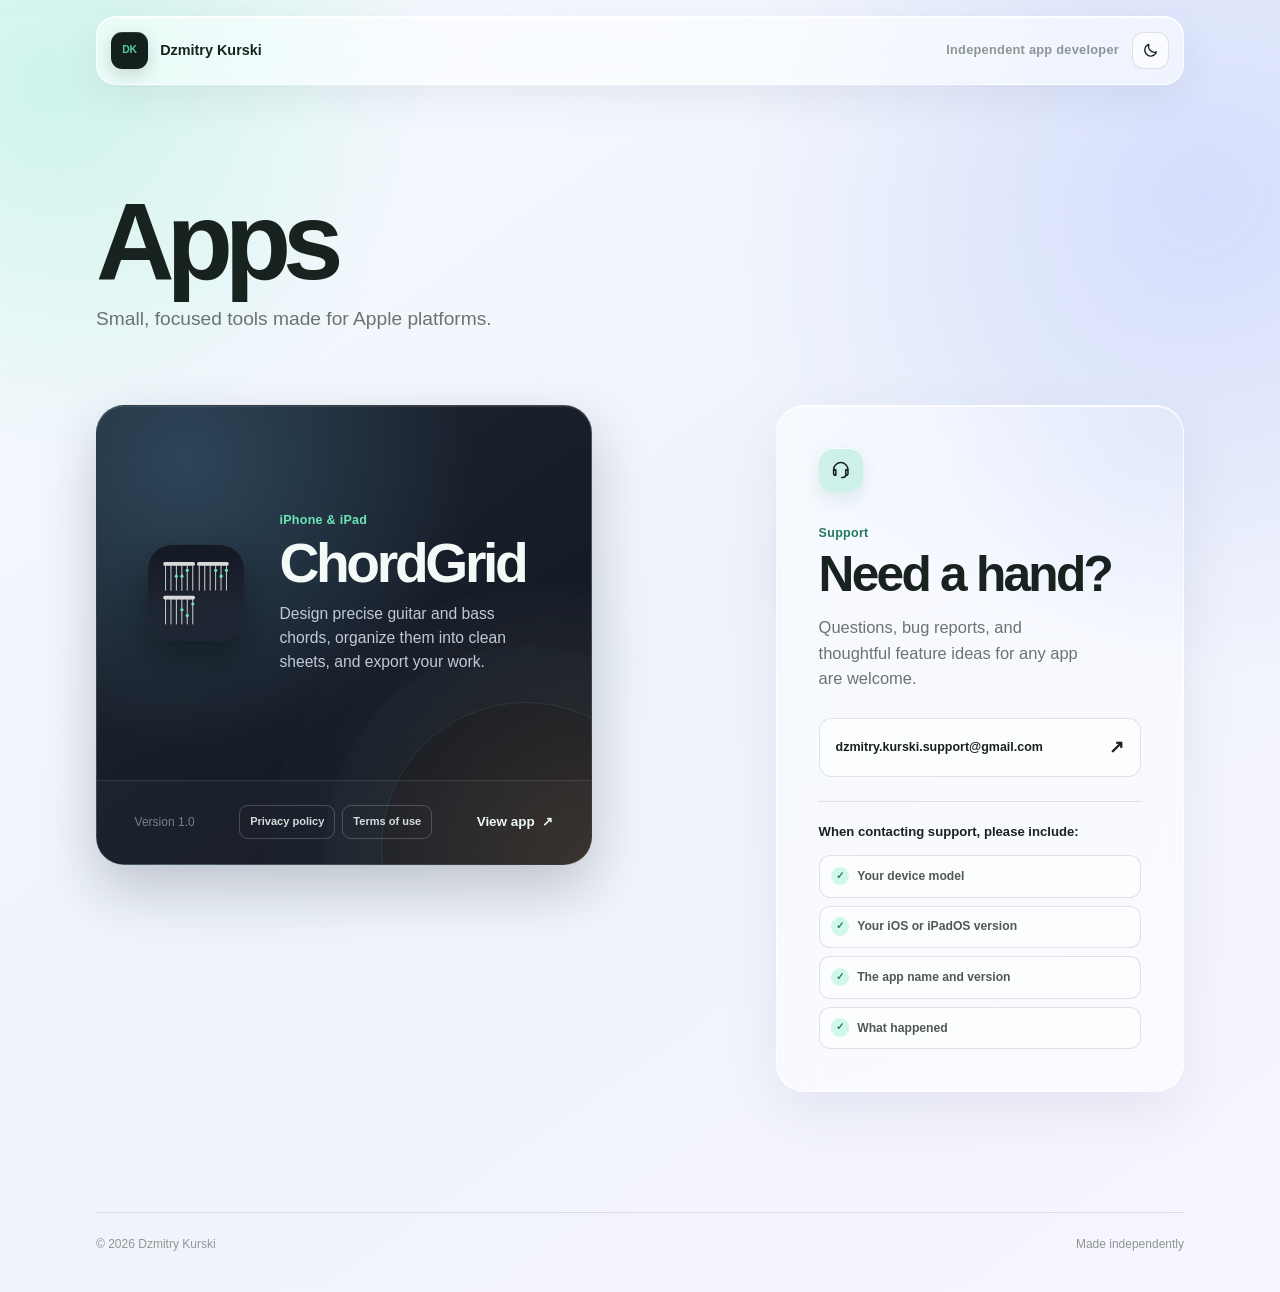
==== index.html @ 94e4a328 "fix: remove ChordGrid favicon from site pages" ====
<!doctype html>
<html lang="en">
  <head>
    <meta charset="UTF-8" />
    <meta name="viewport" content="width=device-width, initial-scale=1.0" />
    <meta name="description" content="ChordGrid is a focused guitar and bass chord diagram and sheet builder for iPhone and iPad." />
    <meta name="theme-color" content="#eef3fb" />
    <meta property="og:title" content="Dzmitry Kurski — Independent app developer" />
    <meta property="og:description" content="Design precise guitar and bass chords, organize clean sheets, and export your work with ChordGrid." />
    <meta property="og:type" content="website" />
    <title>Dzmitry Kurski — Independent app developer</title>
    <script>try{if(localStorage.getItem("theme")==="dark"){document.documentElement.dataset.theme="dark";document.querySelector('meta[name="theme-color"]').content="#10161f"}}catch(e){}</script>
    <link rel="stylesheet" href="styles.css" />
  </head>
  <body>
    <header class="site-header">
      <a class="brand" href="index.html" aria-label="Home">
        <span class="brand-monogram" aria-hidden="true">DK</span>
        <span>Dzmitry Kurski</span>
      </a>
      <div class="header-actions">
        <p>Independent app developer</p>
        <button class="theme-toggle" type="button" aria-label="Switch to dark theme" title="Switch to dark theme">
          <svg class="theme-icon-moon" viewBox="0 0 24 24" aria-hidden="true"><path d="M20.5 14.2A8.5 8.5 0 0 1 9.8 3.5 8.5 8.5 0 1 0 20.5 14.2Z" /></svg>
          <svg class="theme-icon-sun" viewBox="0 0 24 24" aria-hidden="true"><circle cx="12" cy="12" r="3.5" /><path d="M12 2v2M12 20v2M4.9 4.9l1.4 1.4M17.7 17.7l1.4 1.4M2 12h2M20 12h2M4.9 19.1l1.4-1.4M17.7 6.3l1.4-1.4" /></svg>
        </button>
      </div>
    </header>

    <main id="main">
      <section class="apps-section" aria-labelledby="apps-title">
        <div class="section-intro">
          <h1 id="apps-title">Apps</h1>
          <p>Small, focused tools made for Apple platforms.</p>
        </div>

        <div class="home-grid">
          <article class="app-card">
            <div class="app-card-content">
              <img class="app-icon" src="assets/ChordGrid/chordgrid-icon.svg" alt="ChordGrid app icon" width="96" height="96" />
              <div class="app-copy">
                <p class="platform">iPhone &amp; iPad</p>
                <h2>ChordGrid</h2>
                <p>Design precise guitar and bass chords, organize them into clean sheets, and export your work.</p>
              </div>
            </div>
            <div class="app-card-bottom">
              <span class="app-version">Version 1.0</span>
              <div class="card-legal" aria-label="ChordGrid legal information">
                <a href="privacy.html">Privacy policy</a>
                <a href="terms.html">Terms of use</a>
              </div>
              <a class="details-link" href="chordgrid.html">View app <span aria-hidden="true">↗</span></a>
            </div>
          </article>

          <aside class="support" aria-labelledby="support-title">
            <div class="support-icon" aria-hidden="true">
              <svg viewBox="0 0 24 24" role="presentation">
                <path d="M4 13v-1a8 8 0 0 1 16 0v1M6.5 18H6a2 2 0 0 1-2-2v-2a2 2 0 0 1 2-2h.5v6Zm11 0h.5a2 2 0 0 0 2-2v-2a2 2 0 0 0-2-2h-.5v6Zm0 0c0 1.5-1.5 2.5-3.5 2.5h-1" />
              </svg>
            </div>
            <p class="eyebrow">Support</p>
            <h2 id="support-title">Need a hand?</h2>
            <p class="support-copy">Questions, bug reports, and thoughtful feature ideas for any app are welcome.</p>
            <a class="email-link" href="mailto:dzmitry.kurski.support@gmail.com">
              <span>dzmitry.kurski.support@gmail.com</span>
              <span aria-hidden="true">↗</span>
            </a>
            <div class="support-details">
              <h3>When contacting support, please include:</h3>
              <ul class="support-list">
                <li>Your device model</li>
                <li>Your iOS or iPadOS version</li>
                <li>The app name and version</li>
                <li>What happened</li>
              </ul>
            </div>
          </aside>
        </div>
      </section>
    </main>

    <footer>
      <span>© <span id="year"></span> Dzmitry Kurski</span>
      <span>Made independently</span>
    </footer>

    <script src="script.js"></script>
  </body>
</html>
---- styles.css ----
:root {
  --page: min(68rem, calc(100% - 3rem));
  --canvas: #eef3fb;
  --page-background:
    radial-gradient(circle at 4% 5%, rgba(111, 231, 187, 0.3), transparent 24rem),
    radial-gradient(circle at 94% 14%, rgba(129, 151, 255, 0.24), transparent 30rem),
    linear-gradient(145deg, #f8fbff 0%, #eef3fb 50%, #f8f5ff 100%);
  --ink: #18221f;
  --muted: #69746f;
  --soft: #8d9692;
  --accent: #58c99d;
  --accent-dark: #237a5b;
  --night: #14201d;
  --line: rgba(24, 34, 31, 0.12);
  --paper: #f3f5f2;
  --glass-border: rgba(255,255,255,.76);
  --glass-background: rgba(255,255,255,.56);
  --glass-highlight: rgba(255,255,255,.92);
  --glass-shadow: rgba(66,79,112,.09);
  --panel-background: rgba(255,255,255,.5);
  --control-background: rgba(255,255,255,.62);
  --control-highlight: rgba(255,255,255,.88);
  --list-background: rgba(255,255,255,.56);
  --list-ink: #4e5a55;
  --support-glow: rgba(138,158,226,.13);
  --icon-background: rgba(104,220,178,.28);
  --icon-shadow: rgba(45,110,83,.12);
  --noise-opacity: .08;
  --rounded: "Avenir Next", ui-rounded, "SF Pro Rounded", -apple-system, BlinkMacSystemFont, sans-serif;
  --ease: cubic-bezier(0.2, 0.8, 0.2, 1);
  color-scheme: light;
}

:root[data-theme="dark"] {
  --canvas: #10161f;
  --page-background:
    radial-gradient(circle at 4% 5%, rgba(52, 153, 117, .16), transparent 25rem),
    radial-gradient(circle at 94% 14%, rgba(77, 95, 172, .18), transparent 31rem),
    linear-gradient(145deg, #121a22 0%, #111722 52%, #171623 100%);
  --ink: #f1f6f3;
  --muted: #abb7b2;
  --soft: #87948f;
  --accent: #6be6b8;
  --accent-dark: #81e8c2;
  --night: #0c1317;
  --line: rgba(230, 240, 236, .13);
  --paper: #10161f;
  --glass-border: rgba(255,255,255,.11);
  --glass-background: rgba(20,27,35,.68);
  --glass-highlight: rgba(255,255,255,.08);
  --glass-shadow: rgba(0,0,0,.24);
  --panel-background: rgba(20,27,35,.6);
  --control-background: rgba(255,255,255,.055);
  --control-highlight: rgba(255,255,255,.075);
  --list-background: rgba(255,255,255,.045);
  --list-ink: #b8c3be;
  --support-glow: rgba(100,120,211,.12);
  --icon-background: rgba(104,220,178,.16);
  --icon-shadow: rgba(0,0,0,.18);
  --noise-opacity: .055;
  color-scheme: dark;
}

* { box-sizing: border-box; }

html {
  min-height: 100%;
  scroll-behavior: smooth;
  background-color: var(--canvas);
  background-image: var(--page-background);
}

body {
  min-height: 100dvh;
  margin: 0;
  color: var(--ink);
  background-color: var(--canvas);
  background-image: var(--page-background);
  font-family: var(--rounded);
  font-size: 1rem;
  line-height: 1.55;
  -webkit-font-smoothing: antialiased;
}

body::before {
  position: fixed;
  inset: 0;
  z-index: -1;
  pointer-events: none;
  content: "";
  opacity: var(--noise-opacity);
  background-image: url("data:image/svg+xml,%3Csvg viewBox='0 0 160 160' xmlns='http://www.w3.org/2000/svg'%3E%3Cfilter id='n'%3E%3CfeTurbulence type='fractalNoise' baseFrequency='.9' numOctaves='3' stitchTiles='stitch'/%3E%3C/filter%3E%3Crect width='100%25' height='100%25' filter='url(%23n)' opacity='.22'/%3E%3C/svg%3E");
}

a { color: var(--accent-dark); }
h1, h2, h3, p { margin-top: 0; }

.site-header,
main,
footer {
  width: var(--page);
  margin-inline: auto;
}

.site-header {
  position: sticky;
  top: 1rem;
  z-index: 10;
  display: flex;
  justify-content: space-between;
  align-items: center;
  min-height: 4.3rem;
  margin-top: 1rem;
  padding: 0.75rem 0.85rem;
  border: 1px solid var(--glass-border);
  border-radius: 1.25rem;
  background: var(--glass-background);
  box-shadow: inset 0 1px 0 var(--glass-highlight), 0 .8rem 2.5rem var(--glass-shadow);
  backdrop-filter: blur(22px) saturate(150%);
}

.header-actions {
  display: flex;
  gap: .8rem;
  align-items: center;
}

.header-actions > p {
  margin: 0;
  color: var(--soft);
  font-size: 0.8rem;
  font-weight: 600;
  letter-spacing: 0.02em;
}

.theme-toggle {
  position: relative;
  display: grid;
  place-items: center;
  width: 2.35rem;
  height: 2.35rem;
  padding: 0;
  border: 1px solid var(--line);
  border-radius: .72rem;
  color: var(--ink);
  background: var(--control-background);
  box-shadow: inset 0 1px 0 var(--control-highlight);
  cursor: pointer;
  transition: color 180ms ease, border-color 180ms ease, background 180ms ease, transform 180ms ease;
}

.theme-toggle:hover { border-color: var(--accent-dark); color: var(--accent-dark); transform: translateY(-1px); }
.theme-toggle svg { position: absolute; width: 1.05rem; height: 1.05rem; fill: none; stroke: currentColor; stroke-width: 1.8; stroke-linecap: round; stroke-linejoin: round; transition: opacity 180ms ease, transform 260ms var(--ease); }
.theme-icon-moon { opacity: 1; transform: rotate(0) scale(1); }
.theme-icon-sun { opacity: 0; transform: rotate(-45deg) scale(.7); }
:root[data-theme="dark"] .theme-icon-moon { opacity: 0; transform: rotate(45deg) scale(.7); }
:root[data-theme="dark"] .theme-icon-sun { opacity: 1; transform: rotate(0) scale(1); }

.brand {
  display: inline-flex;
  gap: 0.75rem;
  align-items: center;
  color: var(--ink);
  font-size: 0.9rem;
  font-weight: 700;
  text-decoration: none;
}

.brand-monogram {
  display: grid;
  place-items: center;
  width: 2.35rem;
  height: 2.35rem;
  border-radius: 0.7rem;
  color: var(--accent);
  background: var(--night);
  box-shadow: inset 0 1px 0 rgba(255,255,255,.12), 0 0.35rem 1rem rgba(20,32,29,.16);
  font-size: 0.65rem;
  letter-spacing: -0.03em;
}

.apps-section { padding: clamp(4.5rem, 9vw, 6.75rem) 0 clamp(5rem, 10vw, 7.5rem); }

.section-intro {
  max-width: 35rem;
  margin-bottom: clamp(2.75rem, 6vw, 4.5rem);
}

.section-intro h1,
.legal-header h1,
.product-hero h1 {
  margin-bottom: 0.8rem;
  font-size: clamp(3.7rem, 9vw, 6.8rem);
  font-weight: 700;
  letter-spacing: -0.075em;
  line-height: 0.9;
  text-wrap: balance;
}

.section-intro p {
  margin-bottom: 0;
  color: var(--muted);
  font-size: clamp(1.05rem, 2vw, 1.2rem);
  font-weight: 500;
}

.home-grid {
  display: grid;
  grid-template-columns: minmax(0, 31rem) minmax(18rem, 25.5rem);
  gap: clamp(1.5rem, 4vw, 3rem);
  align-items: start;
  justify-content: space-between;
}

.app-card {
  position: relative;
  width: 100%;
  max-width: 31rem;
  min-height: 0;
  aspect-ratio: 1.08 / 1;
  overflow: hidden;
  border: 1px solid rgba(255,255,255,.13);
  border-radius: 1.75rem;
  color: #f4faf7;
  background:
    radial-gradient(circle at var(--spot-x, 18%) var(--spot-y, 12%), rgba(48,77,97,.82), transparent 18rem),
    radial-gradient(circle at 100% 100%, rgba(82,64,46,.54), transparent 18rem),
    linear-gradient(145deg, #1f2633 0%, #141a24 72%);
  box-shadow: 0 1.5rem 3.5rem rgba(20,26,36,.22), inset 0 1px 0 rgba(255,255,255,.1);
  transition: transform 300ms var(--ease), box-shadow 300ms var(--ease);
}

.app-card::after {
  position: absolute;
  right: -5rem;
  bottom: -8rem;
  width: 18rem;
  height: 18rem;
  border: 1px solid rgba(107,230,184,.12);
  border-radius: 50%;
  content: "";
  box-shadow: 0 0 0 3.5rem rgba(48,77,97,.08), 0 0 0 7rem rgba(48,77,97,.04);
  pointer-events: none;
}

.app-card:hover {
  transform: translateY(-4px);
  box-shadow: 0 2rem 4.5rem rgba(20,26,36,.3), inset 0 1px 0 rgba(255,255,255,.12);
}

.app-card-content {
  position: relative;
  z-index: 1;
  display: grid;
  grid-template-columns: 6rem minmax(0, 1fr);
  gap: clamp(1.4rem, 4vw, 2.2rem);
  align-items: center;
  min-height: calc(100% - 5.25rem);
  padding: clamp(2rem, 5vw, 3.2rem);
}

.app-icon {
  width: 6rem;
  height: 6rem;
  border-radius: 1.45rem;
  box-shadow: inset 0 1px 0 rgba(255,255,255,.2), 0 1rem 2rem rgba(4,10,8,.4);
  transition: transform 350ms var(--ease);
}

.app-card:hover .app-icon { transform: rotate(-1.5deg) scale(1.025); }

.platform,
.eyebrow {
  margin-bottom: 0.35rem;
  color: var(--accent);
  font-size: 0.78rem;
  font-weight: 700;
  letter-spacing: 0.025em;
}

.app-card .platform { color: #6be6b8; }

.app-copy h2 {
  margin-bottom: 0.65rem;
  font-size: clamp(2.2rem, 5vw, 3.45rem);
  font-weight: 650;
  letter-spacing: -0.06em;
  line-height: 1;
}

.app-copy > p:last-child {
  max-width: 35ch;
  margin-bottom: 0;
  color: #c2c9d6;
  font-size: 0.98rem;
  font-weight: 500;
  line-height: 1.55;
  text-wrap: pretty;
}

.app-card-bottom {
  position: relative;
  z-index: 1;
  display: flex;
  justify-content: space-between;
  gap: 1.25rem;
  align-items: center;
  min-height: 5.25rem;
  padding: .85rem clamp(1.5rem, 4vw, 2.35rem);
  border-top: 1px solid rgba(255,255,255,.1);
  background: rgba(255,255,255,.025);
}

.app-version {
  color: rgba(235,245,240,.45);
  font-size: 0.75rem;
}

.card-legal {
  display: flex;
  gap: .45rem;
  align-items: center;
}

.card-legal a {
  padding: .48rem .62rem;
  border: 1px solid rgba(255,255,255,.2);
  border-radius: .55rem;
  color: rgba(245,250,248,.86);
  font-size: .69rem;
  font-weight: 650;
  text-decoration: none;
  transition: color 180ms ease, border-color 180ms ease, background 180ms ease;
}

.card-legal a:hover {
  border-color: #6be6b8;
  color: #141a24;
  background: #6be6b8;
}

.details-link {
  flex: 0 0 auto;
  color: #ecf8f3;
  font-size: 0.84rem;
  font-weight: 700;
  text-decoration: none;
  transition: color 180ms ease, transform 180ms ease;
}

.details-link span { display: inline-block; margin-left: 0.25rem; transition: transform 180ms ease; }
.details-link:hover { color: #6be6b8; }
.details-link:hover span { transform: translate(2px, -2px); }

.support {
  position: relative;
  max-width: 28rem;
  min-height: 34rem;
  padding: clamp(1.75rem, 4vw, 2.6rem);
  overflow: hidden;
  border: 1px solid var(--glass-border);
  border-radius: 1.75rem;
  background:
    radial-gradient(circle at 100% 0, var(--support-glow), transparent 16rem),
    var(--panel-background);
  box-shadow: inset 0 1px 0 var(--glass-highlight), 0 1.3rem 3.5rem var(--glass-shadow);
  backdrop-filter: blur(20px) saturate(140%);
}

.support-icon {
  display: grid;
  place-items: center;
  width: 2.75rem;
  height: 2.75rem;
  margin-bottom: 2rem;
  border-radius: .85rem;
  color: var(--ink);
  background: var(--icon-background);
  box-shadow: 0 .45rem 1.2rem var(--icon-shadow), inset 0 1px 0 var(--glass-highlight);
}

.support-icon svg { width: 1.35rem; height: 1.35rem; fill: none; stroke: currentColor; stroke-width: 1.7; stroke-linecap: round; stroke-linejoin: round; }
.support .eyebrow { color: var(--accent-dark); }

.support h2 {
  margin-bottom: 1rem;
  font-size: clamp(2rem, 4vw, 3.1rem);
  font-weight: 650;
  letter-spacing: -0.055em;
  line-height: 1.02;
}

.support-copy {
  max-width: 31ch;
  margin-bottom: 1.6rem;
  color: var(--muted);
  font-size: 1.03rem;
  text-wrap: pretty;
}

.email-link {
  display: flex;
  justify-content: space-between;
  gap: 1rem;
  align-items: center;
  width: 100%;
  padding: .9rem 1rem;
  border: 1px solid var(--line);
  border-radius: .8rem;
  color: var(--ink);
  background: var(--control-background);
  box-shadow: inset 0 1px 0 var(--control-highlight);
  font-size: .78rem;
  font-weight: 700;
  overflow-wrap: anywhere;
  text-decoration: none;
  transition: color 180ms ease, border-color 180ms ease, transform 180ms ease;
}

.email-link:hover { border-color: rgba(35,122,91,.45); color: var(--accent-dark); transform: translateY(-2px); }
.email-link span:last-child { font-size: 1.15rem; }

.support-details {
  margin-top: 1.5rem;
  padding-top: 1.25rem;
  border-top: 1px solid var(--line);
}

.support-details h3 {
  margin-bottom: .8rem;
  font-size: .82rem;
  font-weight: 700;
}

.support-list {
  display: grid;
  gap: .5rem;
  margin: 0;
  padding: 0;
  list-style: none;
}

.support-list li {
  position: relative;
  padding: .68rem .75rem .68rem 2.35rem;
  border: 1px solid var(--line);
  border-radius: .72rem;
  color: var(--list-ink);
  background: var(--list-background);
  box-shadow: inset 0 1px 0 var(--control-highlight);
  font-size: .76rem;
  font-weight: 600;
}

.support-list li::before {
  position: absolute;
  top: .66rem;
  left: .7rem;
  display: grid;
  place-items: center;
  width: 1.15rem;
  height: 1.15rem;
  border-radius: 50%;
  color: var(--accent-dark);
  background: rgba(107,230,184,.3);
  content: "✓";
  font-size: .65rem;
  font-weight: 800;
}

footer {
  display: flex;
  justify-content: space-between;
  gap: 1rem;
  padding: 1.4rem 0 2.4rem;
  border-top: 1px solid var(--line);
  color: var(--soft);
  font-size: 0.75rem;
}

footer a { color: var(--muted); font-weight: 650; text-underline-offset: 0.2rem; }

/* Product and legal pages */
.subpage-main { padding: clamp(3.5rem, 8vw, 6rem) 0 7rem; }

.back-link {
  display: inline-block;
  margin-bottom: 2.5rem;
  color: var(--muted);
  font-size: 0.85rem;
  font-weight: 650;
  text-decoration: none;
  transition: color 180ms ease, transform 180ms ease;
}

.back-link:hover { color: var(--ink); transform: translateX(-2px); }

.legal-header,
.legal-content,
.product-copy { max-width: 47rem; }

.legal-header {
  padding-bottom: 2.5rem;
  border-bottom: 1px solid var(--line);
}

.legal-header h1 { font-size: clamp(3rem, 8vw, 5.5rem); }
.legal-header p:last-child { margin-bottom: 0; color: var(--soft); font-size: 0.85rem; }

.legal-content { padding-top: 0.5rem; }
.legal-content h2,
.product-copy h2 {
  margin: 2.8rem 0 0.65rem;
  font-size: 1.55rem;
  font-weight: 650;
  letter-spacing: -0.035em;
}

.legal-content p,
.legal-content li,
.product-copy p,
.product-copy li { max-width: 64ch; color: var(--list-ink); }

.legal-content a { text-underline-offset: 0.2rem; }

.product-hero {
  display: grid;
  grid-template-columns: 7rem minmax(0, 1fr);
  gap: 2rem;
  align-items: center;
  max-width: 53rem;
  margin-bottom: 4.5rem;
  padding: clamp(2rem, 5vw, 3.25rem);
  overflow: hidden;
  border: 1px solid rgba(255,255,255,.13);
  border-radius: 1.75rem;
  color: #f4faf7;
  background:
    radial-gradient(circle at 18% 12%, rgba(48,77,97,.82), transparent 18rem),
    radial-gradient(circle at 100% 100%, rgba(82,64,46,.54), transparent 18rem),
    linear-gradient(145deg, #1f2633 0%, #141a24 72%);
  box-shadow: 0 1.5rem 3.5rem rgba(20,26,36,.22), inset 0 1px 0 rgba(255,255,255,.1);
}

.product-hero .app-icon { width: 7rem; height: 7rem; border-radius: 1.7rem; }
.product-hero h1 { margin-bottom: 0.55rem; font-size: clamp(3rem, 8vw, 5.5rem); }
.product-hero p { margin-bottom: 0; color: rgba(235,245,240,.66); font-size: 1.03rem; }
.product-hero .eyebrow { color: var(--accent); }

.product-meta { display: flex; flex-wrap: wrap; gap: 1rem; margin-top: 1.3rem; }
.product-meta span { color: rgba(235,245,240,.45); font-size: 0.76rem; }

.product-copy ul { padding-left: 1.3rem; }
.product-copy li { margin-bottom: 0.5rem; }

.product-gallery {
  position: relative;
  isolation: isolate;
  max-width: 68rem;
  margin-top: clamp(2.75rem, 6vw, 4.5rem);
}

.product-gallery::before {
  position: absolute;
  inset: -.65rem;
  z-index: -1;
  border: 1px solid var(--glass-border);
  border-radius: 1.15rem;
  content: "";
  background:
    radial-gradient(circle at 8% 0%, rgba(88,201,157,.12), transparent 34%),
    var(--glass-background);
  box-shadow: inset 0 1px 0 var(--glass-highlight), 0 1.4rem 3.5rem var(--glass-shadow);
  backdrop-filter: blur(18px) saturate(135%);
}

.screenshot-grid {
  display: flex;
  flex-wrap: wrap;
  align-items: stretch;
  overflow: hidden;
  border: 1px solid #fff;
  background: #fff;
  box-shadow: 0 .75rem 2rem rgba(20,26,36,.1);
}

.screenshot-card {
  position: relative;
  box-sizing: border-box;
  display: block;
  flex: 0 0 calc(var(--image-ratio, 1) / var(--row-ratio-sum, 1) * 100%);
  min-width: 0;
  overflow: hidden;
  border: 0;
  color: #fff;
  background: #fff;
  cursor: zoom-in;
  text-decoration: none;
  animation: gallery-tile-in 440ms var(--ease) both;
  animation-delay: calc(var(--tile-index, 0) * 38ms);
}

.screenshot-card::after {
  position: absolute;
  inset: 0;
  border: 1px solid #fff;
  content: "";
  pointer-events: none;
}

.screenshot-card img {
  display: block;
  width: 100%;
  height: auto;
  background: #111821;
  transition: filter 260ms var(--ease);
}

.screenshot-card:hover img { filter: brightness(1.07) saturate(1.04); }
.screenshot-card:active img { filter: brightness(.94) saturate(.92); }
.screenshot-card:focus-visible { z-index: 1; outline: 2px solid var(--accent); outline-offset: -3px; }

.product-legal-links { max-width: 68rem; margin-top: clamp(1rem, 3vw, 2rem); }

body.lightbox-open { overflow: hidden; }

.screenshot-lightbox {
  width: fit-content;
  max-width: calc(100vw - 2rem);
  max-height: calc(100dvh - 2rem);
  margin: auto;
  padding: 0;
  overflow: visible;
  border: 0;
  color: #f4faf7;
  background: transparent;
}

.screenshot-lightbox::backdrop {
  background: rgba(8, 12, 17, .76);
  backdrop-filter: blur(16px) saturate(85%);
}

.screenshot-lightbox[open] { animation: lightbox-enter 240ms var(--ease) both; }

.lightbox-frame {
  position: relative;
  width: fit-content;
  overflow: hidden;
  border: 1px solid rgba(255,255,255,.16);
  border-radius: 1.4rem;
  background: #111821;
  box-shadow: 0 2rem 6rem rgba(0,0,0,.48), inset 0 1px 0 rgba(255,255,255,.1);
}

.lightbox-image {
  display: block;
  width: auto;
  max-width: min(88vw, 70rem);
  height: auto;
  max-height: 88dvh;
  object-fit: contain;
}

.lightbox-close {
  position: absolute;
  top: .7rem;
  right: .7rem;
  z-index: 1;
  display: grid;
  place-items: center;
  width: 2.5rem;
  height: 2.5rem;
  padding: 0;
  border: 1px solid rgba(255,255,255,.16);
  border-radius: .78rem;
  color: #f4faf7;
  background: rgba(8,12,17,.72);
  cursor: pointer;
  transition: color 180ms ease, background 180ms ease, transform 180ms ease;
}

.lightbox-close:hover { color: #6be6b8; background: rgba(255,255,255,.13); }
.lightbox-close:active { transform: scale(.96); }
.lightbox-close svg { width: 1.05rem; height: 1.05rem; fill: none; stroke: currentColor; stroke-width: 1.8; stroke-linecap: round; }

@keyframes lightbox-enter {
  from { opacity: 0; transform: translateY(.75rem) scale(.975); }
  to { opacity: 1; transform: translateY(0) scale(1); }
}

@keyframes gallery-tile-in {
  from { opacity: 0; filter: saturate(.72); }
  to { opacity: 1; filter: saturate(1); }
}

.legal-links {
  display: flex;
  flex-wrap: wrap;
  gap: 1.25rem;
  margin-top: 2.5rem;
  padding-top: 1.25rem;
  border-top: 1px solid var(--line);
}

.legal-links a {
  color: var(--muted);
  font-size: 0.85rem;
  font-weight: 650;
  text-decoration: none;
}

.legal-links a:hover { color: var(--accent-dark); }

:focus-visible { outline: 3px solid #1674d1; outline-offset: 4px; }

@media (max-width: 760px) {
  :root { --page: calc(100% - 1.5rem); }
  .site-header { top: .65rem; min-height: 4rem; margin-top: .65rem; border-radius: 1.05rem; }
  .header-actions > p { display: none; }
  .apps-section { padding-top: 3.75rem; }
  .section-intro { margin-bottom: 2.5rem; }
  .home-grid { grid-template-columns: 1fr; gap: 3.5rem; }
  .app-card { min-height: auto; border-radius: 1.4rem; }
  .app-card-content { grid-template-columns: 5rem minmax(0, 1fr); gap: 1.2rem; padding: 1.5rem; }
  .app-icon { width: 5rem; height: 5rem; border-radius: 1.2rem; }
  .app-copy h2 { font-size: 2.25rem; }
  .app-copy > p:last-child { font-size: 0.9rem; }
  .app-card { max-width: none; min-height: 25rem; aspect-ratio: auto; }
  .app-card-content { min-height: auto; }
  .app-card-bottom { flex-wrap: wrap; align-items: center; padding: 1rem 1.5rem; }
  .app-card-bottom { min-height: auto; row-gap: .8rem; }
  .card-legal { order: 3; width: 100%; padding-bottom: .1rem; }
  .support { max-width: none; min-height: auto; }
  .product-hero { grid-template-columns: 5rem 1fr; gap: 1.25rem; padding: 1.5rem; border-radius: 1.4rem; }
  .product-hero .app-icon { width: 5rem; height: 5rem; border-radius: 1.2rem; }
  .product-hero h1 { font-size: clamp(2.5rem, 12vw, 3.6rem); }
  .product-gallery::before { inset: -.35rem; border-radius: .85rem; }
  footer { align-items: flex-end; }
}

@media (max-width: 420px) {
  .brand > span:last-child { font-size: 0.82rem; }
  .app-card-content { grid-template-columns: 1fr; }
  .app-copy > p:last-child { max-width: 31ch; }
  .product-hero { grid-template-columns: 1fr; }
}

@media (prefers-reduced-motion: reduce) {
  html { scroll-behavior: auto; }
  *, *::before, *::after { animation-duration: 0.01ms !important; transition-duration: 0.01ms !important; }
}
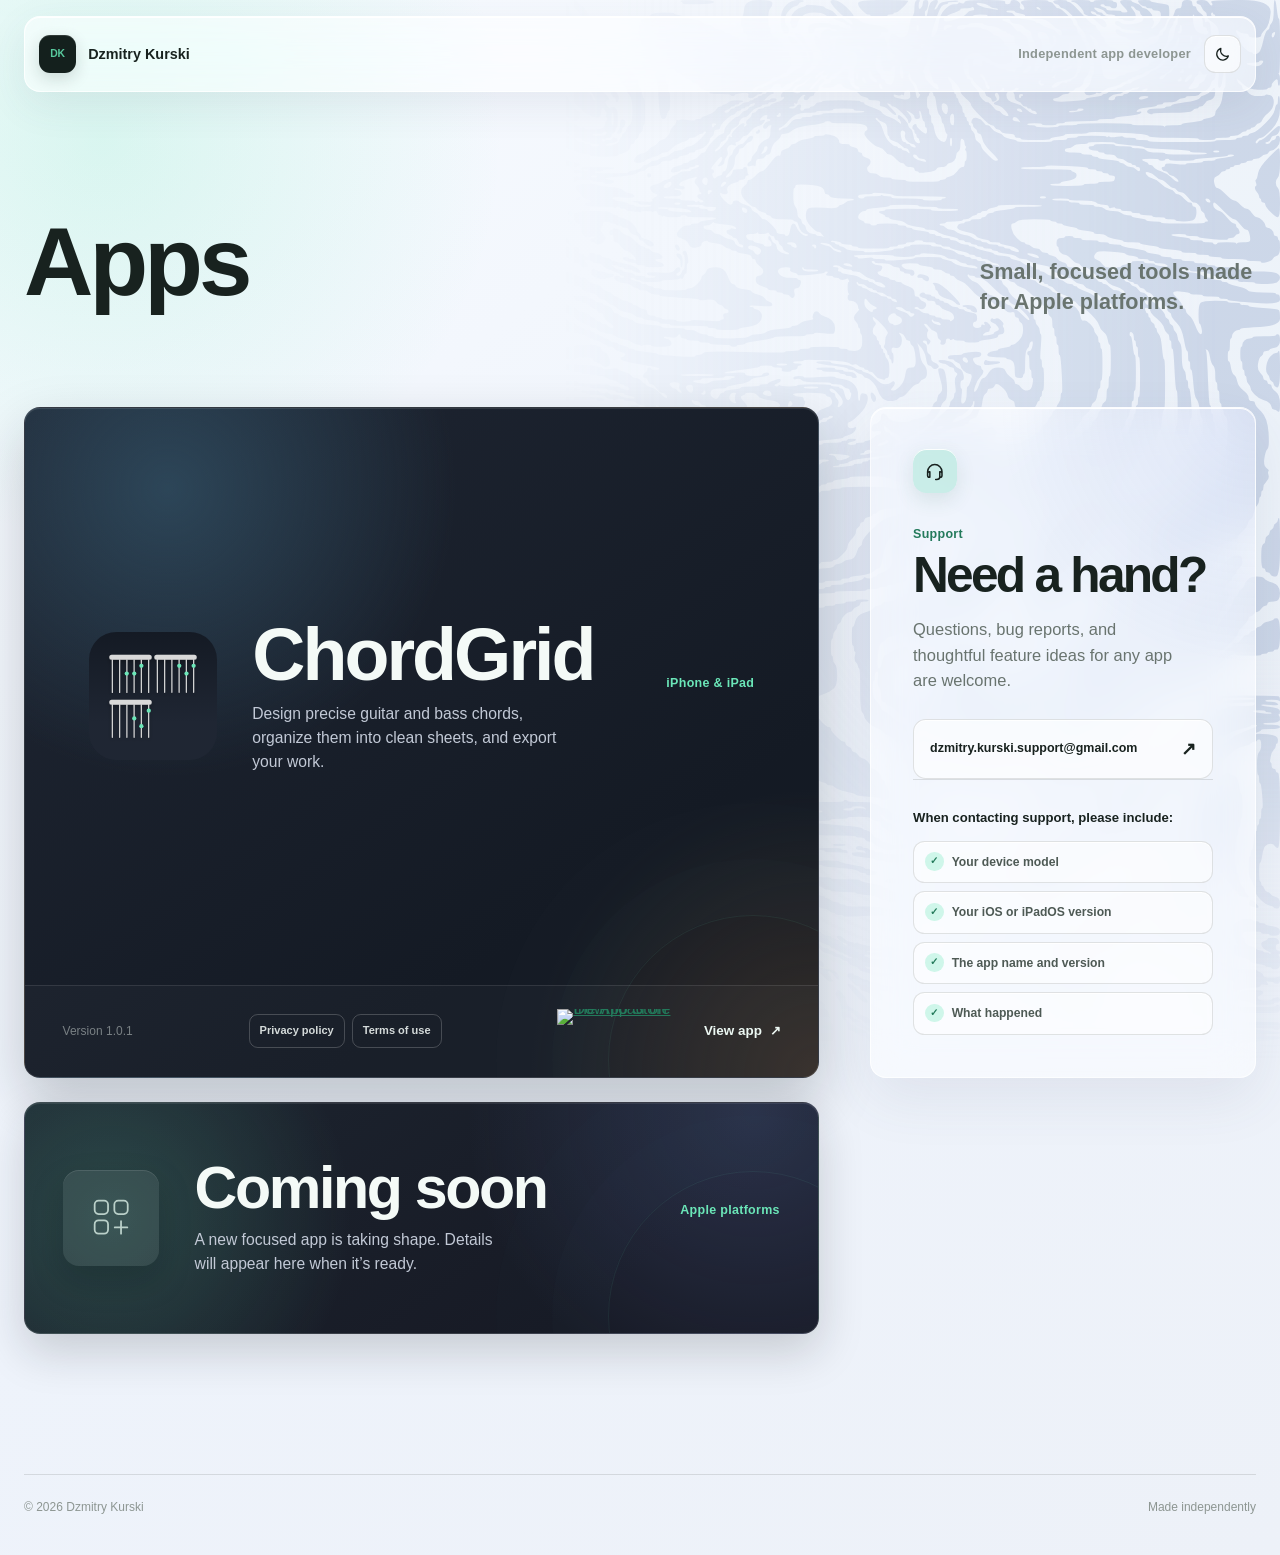
==== commit 9468edb5: "feat(site): refresh ChordGrid showcase and app pages" ====
--- a/index.html
+++ b/index.html
@@ -10,7 +10,7 @@
     <meta property="og:type" content="website" />
     <title>Dzmitry Kurski — Independent app developer</title>
     <script>try{if(localStorage.getItem("theme")==="dark"){document.documentElement.dataset.theme="dark";document.querySelector('meta[name="theme-color"]').content="#10161f"}}catch(e){}</script>
-    <link rel="stylesheet" href="styles.css" />
+    <link rel="stylesheet" href="styles.css?v=20260828-6" />
   </head>
   <body>
     <header class="site-header">
@@ -45,12 +45,35 @@
               </div>
             </div>
             <div class="app-card-bottom">
-              <span class="app-version">Version 1.0</span>
+              <span class="app-version">Version 1.0.1</span>
               <div class="card-legal" aria-label="ChordGrid legal information">
-                <a href="privacy.html">Privacy policy</a>
-                <a href="terms.html">Terms of use</a>
+                <a href="chordgrid/privacy.html">Privacy policy</a>
+                <a href="chordgrid/terms.html">Terms of use</a>
               </div>
-              <a class="details-link" href="chordgrid.html">View app <span aria-hidden="true">↗</span></a>
+              <div class="card-actions">
+                <a class="app-store-badge app-store-badge--compact" href="https://apps.apple.com/us/app/chordgrid/id6796872043?itscg=30200&amp;itsct=apps_box_badge&amp;mttnsubad=6796872043">
+                  <img src="https://toolbox.marketingtools.apple.com/api/v2/badges/download-on-the-app-store/black/en-us?releaseDate=1787184000" alt="Download on the App Store" width="245" height="82" />
+                </a>
+                <a class="details-link" href="chordgrid.html">View app <span aria-hidden="true">↗</span></a>
+              </div>
+            </div>
+          </article>
+
+          <article class="app-card app-card--coming-soon" aria-labelledby="coming-soon-title">
+            <div class="app-card-content">
+              <div class="app-icon app-icon--placeholder" aria-hidden="true">
+                <svg viewBox="0 0 64 64" role="presentation">
+                  <rect x="11" y="11" width="17" height="17" rx="5" />
+                  <rect x="36" y="11" width="17" height="17" rx="5" />
+                  <rect x="11" y="36" width="17" height="17" rx="5" />
+                  <path d="M44.5 37v16M36.5 45h16" />
+                </svg>
+              </div>
+              <div class="app-copy">
+                <p class="platform">Apple platforms</p>
+                <h2 id="coming-soon-title">Coming soon</h2>
+                <p>A new focused app is taking shape. Details will appear here when it’s ready.</p>
+              </div>
             </div>
           </article>
 
--- a/styles.css
+++ b/styles.css
@@ -1,10 +1,9 @@
 :root {
-  --page: min(68rem, calc(100% - 3rem));
+  --page: min(78rem, calc(100% - 3rem));
   --canvas: #eef3fb;
   --page-background:
-    radial-gradient(circle at 4% 5%, rgba(111, 231, 187, 0.3), transparent 24rem),
-    radial-gradient(circle at 94% 14%, rgba(129, 151, 255, 0.24), transparent 30rem),
-    linear-gradient(145deg, #f8fbff 0%, #eef3fb 50%, #f8f5ff 100%);
+    radial-gradient(circle at 8% 8%, rgba(111, 231, 187, 0.22), transparent 25rem),
+    linear-gradient(145deg, #f8fbff 0%, #eef3fb 54%, #edf1f8 100%);
   --ink: #18221f;
   --muted: #69746f;
   --soft: #8d9692;
@@ -25,7 +24,9 @@
   --support-glow: rgba(138,158,226,.13);
   --icon-background: rgba(104,220,178,.28);
   --icon-shadow: rgba(45,110,83,.12);
-  --noise-opacity: .08;
+  --marble-image: url("assets/patterns/suminagashi.svg");
+  --marble-opacity: .34;
+  --marble-blend: multiply;
   --rounded: "Avenir Next", ui-rounded, "SF Pro Rounded", -apple-system, BlinkMacSystemFont, sans-serif;
   --ease: cubic-bezier(0.2, 0.8, 0.2, 1);
   color-scheme: light;
@@ -35,7 +36,6 @@
   --canvas: #10161f;
   --page-background:
     radial-gradient(circle at 4% 5%, rgba(52, 153, 117, .16), transparent 25rem),
-    radial-gradient(circle at 94% 14%, rgba(77, 95, 172, .18), transparent 31rem),
     linear-gradient(145deg, #121a22 0%, #111722 52%, #171623 100%);
   --ink: #f1f6f3;
   --muted: #abb7b2;
@@ -57,7 +57,8 @@
   --support-glow: rgba(100,120,211,.12);
   --icon-background: rgba(104,220,178,.16);
   --icon-shadow: rgba(0,0,0,.18);
-  --noise-opacity: .055;
+  --marble-opacity: .15;
+  --marble-blend: screen;
   color-scheme: dark;
 }
 
@@ -71,6 +72,8 @@
 }
 
 body {
+  position: relative;
+  overflow-x: hidden;
   min-height: 100dvh;
   margin: 0;
   color: var(--ink);
@@ -84,16 +87,35 @@
 
 body::before {
   position: fixed;
-  inset: 0;
-  z-index: -1;
+  top: 0;
+  right: 0;
+  z-index: 0;
+  width: min(50rem, 68vw);
+  height: min(72rem, 118vh);
   pointer-events: none;
   content: "";
-  opacity: var(--noise-opacity);
-  background-image: url("data:image/svg+xml,%3Csvg viewBox='0 0 160 160' xmlns='http://www.w3.org/2000/svg'%3E%3Cfilter id='n'%3E%3CfeTurbulence type='fractalNoise' baseFrequency='.9' numOctaves='3' stitchTiles='stitch'/%3E%3C/filter%3E%3Crect width='100%25' height='100%25' filter='url(%23n)' opacity='.22'/%3E%3C/svg%3E");
+  opacity: var(--marble-opacity);
+  background-image: var(--marble-image);
+  background-position: center top;
+  background-size: cover;
+  mix-blend-mode: var(--marble-blend);
+  -webkit-mask-image:
+    linear-gradient(to left, #000 8%, transparent 90%),
+    linear-gradient(to bottom, #000 62%, transparent 100%);
+  -webkit-mask-composite: source-in;
+  mask-image:
+    linear-gradient(to left, #000 8%, transparent 90%),
+    linear-gradient(to bottom, #000 62%, transparent 100%);
+  mask-composite: intersect;
 }
 
 a { color: var(--accent-dark); }
 h1, h2, h3, p { margin-top: 0; }
+
+::selection { color: var(--night); background: var(--accent); }
+* { scrollbar-color: var(--accent-dark) transparent; scrollbar-width: thin; }
+*::-webkit-scrollbar { width: .65rem; height: .65rem; }
+*::-webkit-scrollbar-thumb { border: 2px solid transparent; border-radius: 999px; background: var(--accent-dark); background-clip: padding-box; }
 
 .site-header,
 main,
@@ -102,6 +124,9 @@
   margin-inline: auto;
 }
 
+main,
+footer { position: relative; z-index: 1; }
+
 .site-header {
   position: sticky;
   top: 1rem;
@@ -109,11 +134,11 @@
   display: flex;
   justify-content: space-between;
   align-items: center;
-  min-height: 4.3rem;
+  min-height: 4.75rem;
   margin-top: 1rem;
   padding: 0.75rem 0.85rem;
   border: 1px solid var(--glass-border);
-  border-radius: 1.25rem;
+  border-radius: 1rem;
   background: var(--glass-background);
   box-shadow: inset 0 1px 0 var(--glass-highlight), 0 .8rem 2.5rem var(--glass-shadow);
   backdrop-filter: blur(22px) saturate(150%);
@@ -179,48 +204,56 @@
   letter-spacing: -0.03em;
 }
 
-.apps-section { padding: clamp(4.5rem, 9vw, 6.75rem) 0 clamp(5rem, 10vw, 7.5rem); }
+.apps-section { padding: clamp(5rem, 10vw, 8rem) 0 clamp(6rem, 11vw, 9rem); }
 
 .section-intro {
-  max-width: 35rem;
-  margin-bottom: clamp(2.75rem, 6vw, 4.5rem);
+  display: grid;
+  grid-template-columns: minmax(0, 1.7fr) minmax(15rem, .7fr);
+  gap: 2rem;
+  align-items: end;
+  max-width: none;
+  margin-bottom: clamp(3.5rem, 7vw, 6rem);
 }
 
 .section-intro h1,
 .legal-header h1,
 .product-hero h1 {
   margin-bottom: 0.8rem;
-  font-size: clamp(3.7rem, 9vw, 6.8rem);
+  font-size: clamp(4rem, 9vw, 6rem);
   font-weight: 700;
-  letter-spacing: -0.075em;
-  line-height: 0.9;
+  letter-spacing: -0.04em;
+  line-height: 0.88;
   text-wrap: balance;
 }
 
 .section-intro p {
+  justify-self: end;
+  max-width: 23ch;
   margin-bottom: 0;
   color: var(--muted);
-  font-size: clamp(1.05rem, 2vw, 1.2rem);
-  font-weight: 500;
+  font-size: clamp(1.12rem, 2vw, 1.35rem);
+  font-weight: 600;
+  line-height: 1.4;
 }
 
 .home-grid {
   display: grid;
-  grid-template-columns: minmax(0, 31rem) minmax(18rem, 25.5rem);
-  gap: clamp(1.5rem, 4vw, 3rem);
-  align-items: start;
+  grid-template-columns: minmax(0, 1.65fr) minmax(20rem, .8fr);
+  column-gap: clamp(1.5rem, 4vw, 3.5rem);
+  row-gap: 1.5rem;
+  align-items: stretch;
   justify-content: space-between;
 }
 
 .app-card {
   position: relative;
   width: 100%;
-  max-width: 31rem;
+  max-width: none;
   min-height: 0;
-  aspect-ratio: 1.08 / 1;
+  aspect-ratio: 1.52 / 1;
   overflow: hidden;
   border: 1px solid rgba(255,255,255,.13);
-  border-radius: 1.75rem;
+  border-radius: 1rem;
   color: #f4faf7;
   background:
     radial-gradient(circle at var(--spot-x, 18%) var(--spot-y, 12%), rgba(48,77,97,.82), transparent 18rem),
@@ -236,10 +269,10 @@
   bottom: -8rem;
   width: 18rem;
   height: 18rem;
-  border: 1px solid rgba(107,230,184,.12);
+  border: 1px solid rgba(107,230,184,.08);
   border-radius: 50%;
   content: "";
-  box-shadow: 0 0 0 3.5rem rgba(48,77,97,.08), 0 0 0 7rem rgba(48,77,97,.04);
+  box-shadow: 0 0 0 3.5rem rgba(48,77,97,.045), 0 0 0 7rem rgba(48,77,97,.025);
   pointer-events: none;
 }
 
@@ -252,22 +285,66 @@
   position: relative;
   z-index: 1;
   display: grid;
+  grid-template-columns: 8rem minmax(0, 1fr);
+  gap: clamp(1.4rem, 4vw, 2.2rem);
+  align-items: center;
+  min-height: calc(100% - 5.75rem);
+  padding: clamp(2.5rem, 5vw, 4rem);
+}
+
+.app-icon {
+  display: block;
+  width: 8rem;
+  height: 8rem;
+  border-radius: 1rem;
+}
+
+.app-card--coming-soon {
+  grid-column: 1;
+  grid-row: 2;
+  min-height: 14.5rem;
+  aspect-ratio: auto;
+  background:
+    radial-gradient(circle at 11% 50%, rgba(107,230,184,.2), transparent 15rem),
+    radial-gradient(circle at 92% 4%, rgba(103,121,190,.24), transparent 18rem),
+    linear-gradient(145deg, #1d2530 0%, #171a25 76%);
+  box-shadow: 0 1.1rem 2.8rem rgba(20,26,36,.18), inset 0 1px 0 rgba(255,255,255,.09);
+}
+
+.app-card--coming-soon:hover {
+  transform: none;
+  box-shadow: 0 1.1rem 2.8rem rgba(20,26,36,.18), inset 0 1px 0 rgba(255,255,255,.09);
+}
+
+.app-card--coming-soon .app-card-content {
   grid-template-columns: 6rem minmax(0, 1fr);
-  gap: clamp(1.4rem, 4vw, 2.2rem);
-  align-items: center;
-  min-height: calc(100% - 5.25rem);
-  padding: clamp(2rem, 5vw, 3.2rem);
-}
-
-.app-icon {
+  min-height: 100%;
+  padding: clamp(1.75rem, 4vw, 2.4rem);
+}
+
+.app-card--coming-soon .app-copy h2 {
+  font-size: clamp(2.5rem, 5vw, 3.7rem);
+}
+
+.app-icon--placeholder {
+  display: grid;
+  place-items: center;
   width: 6rem;
   height: 6rem;
-  border-radius: 1.45rem;
-  box-shadow: inset 0 1px 0 rgba(255,255,255,.2), 0 1rem 2rem rgba(4,10,8,.4);
-  transition: transform 350ms var(--ease);
-}
-
-.app-card:hover .app-icon { transform: rotate(-1.5deg) scale(1.025); }
+  color: rgba(223,243,235,.78);
+  background: rgba(255,255,255,.075);
+  box-shadow: inset 0 1px 0 rgba(255,255,255,.11), 0 .9rem 2rem rgba(5,10,14,.22);
+}
+
+.app-icon--placeholder svg {
+  width: 3.15rem;
+  height: 3.15rem;
+  fill: none;
+  stroke: currentColor;
+  stroke-width: 2.25;
+  stroke-linecap: round;
+  stroke-linejoin: round;
+}
 
 .platform,
 .eyebrow {
@@ -280,15 +357,26 @@
 
 .app-card .platform { color: #6be6b8; }
 
+.app-copy {
+  display: grid;
+  grid-template-columns: minmax(0, 1fr) auto;
+  align-items: end;
+}
+
+.app-copy .platform { grid-column: 2; grid-row: 1; margin-bottom: .5rem; }
+
 .app-copy h2 {
+  grid-column: 1;
+  grid-row: 1;
   margin-bottom: 0.65rem;
-  font-size: clamp(2.2rem, 5vw, 3.45rem);
+  font-size: clamp(3rem, 6vw, 4.6rem);
   font-weight: 650;
-  letter-spacing: -0.06em;
+  letter-spacing: -0.04em;
   line-height: 1;
 }
 
 .app-copy > p:last-child {
+  grid-column: 1 / -1;
   max-width: 35ch;
   margin-bottom: 0;
   color: #c2c9d6;
@@ -305,7 +393,7 @@
   justify-content: space-between;
   gap: 1.25rem;
   align-items: center;
-  min-height: 5.25rem;
+  min-height: 5.75rem;
   padding: .85rem clamp(1.5rem, 4vw, 2.35rem);
   border-top: 1px solid rgba(255,255,255,.1);
   background: rgba(255,255,255,.025);
@@ -352,14 +440,45 @@
 .details-link:hover { color: #6be6b8; }
 .details-link:hover span { transform: translate(2px, -2px); }
 
+.card-actions {
+  display: flex;
+  flex: 0 0 auto;
+  gap: .9rem;
+  align-items: center;
+}
+
+.app-store-badge {
+  display: inline-flex;
+  flex: 0 0 auto;
+  border-radius: .55rem;
+  line-height: 0;
+  transition: transform 180ms var(--ease);
+}
+
+.app-store-badge:hover { transform: translateY(-2px); }
+.app-store-badge:active { transform: translateY(0); }
+
+.app-store-badge img {
+  display: block;
+  width: 100%;
+  height: auto;
+  object-fit: contain;
+}
+
+.app-store-badge--compact { width: 8.25rem; }
+
 .support {
   position: relative;
-  max-width: 28rem;
-  min-height: 34rem;
+  grid-column: 2;
+  grid-row: 1;
+  display: flex;
+  flex-direction: column;
+  max-width: none;
+  min-height: 100%;
   padding: clamp(1.75rem, 4vw, 2.6rem);
   overflow: hidden;
   border: 1px solid var(--glass-border);
-  border-radius: 1.75rem;
+  border-radius: 1rem;
   background:
     radial-gradient(circle at 100% 0, var(--support-glow), transparent 16rem),
     var(--panel-background);
@@ -421,8 +540,8 @@
 .email-link span:last-child { font-size: 1.15rem; }
 
 .support-details {
-  margin-top: 1.5rem;
-  padding-top: 1.25rem;
+  margin-top: auto;
+  padding-top: 1.75rem;
   border-top: 1px solid var(--line);
 }
 
@@ -481,7 +600,7 @@
 footer a { color: var(--muted); font-weight: 650; text-underline-offset: 0.2rem; }
 
 /* Product and legal pages */
-.subpage-main { padding: clamp(3.5rem, 8vw, 6rem) 0 7rem; }
+.subpage-main { padding: clamp(4rem, 8vw, 7rem) 0 clamp(7rem, 11vw, 10rem); }
 
 .back-link {
   display: inline-block;
@@ -495,26 +614,100 @@
 
 .back-link:hover { color: var(--ink); transform: translateX(-2px); }
 
+.legal-topline {
+  display: flex;
+  justify-content: space-between;
+  gap: 1.25rem;
+  align-items: center;
+  max-width: 68rem;
+  margin-bottom: 2.5rem;
+}
+
+.legal-topline .back-link { margin-bottom: 0; }
+
+.language-switcher {
+  display: flex;
+  gap: .65rem;
+  align-items: center;
+}
+
+.language-switcher label {
+  color: var(--soft);
+  font-size: .76rem;
+  font-weight: 700;
+}
+
+.language-switcher select {
+  min-width: 8.5rem;
+  padding: .66rem 2.15rem .66rem .8rem;
+  border: 1px solid var(--line);
+  border-radius: .72rem;
+  appearance: none;
+  color: var(--ink);
+  background-color: var(--control-background);
+  background-image: url("data:image/svg+xml,%3Csvg xmlns='http://www.w3.org/2000/svg' width='12' height='8' viewBox='0 0 12 8'%3E%3Cpath d='m1 1 5 5 5-5' fill='none' stroke='%2369746f' stroke-width='1.5' stroke-linecap='round' stroke-linejoin='round'/%3E%3C/svg%3E");
+  background-position: right .75rem center;
+  background-repeat: no-repeat;
+  box-shadow: inset 0 1px 0 var(--control-highlight);
+  font: inherit;
+  font-size: .8rem;
+  font-weight: 650;
+  cursor: pointer;
+  transition: border-color 180ms ease, background-color 180ms ease;
+}
+
+.language-switcher select:hover { border-color: var(--accent-dark); }
+
 .legal-header,
 .legal-content,
-.product-copy { max-width: 47rem; }
+.product-copy { max-width: 68rem; }
 
 .legal-header {
-  padding-bottom: 2.5rem;
+  display: grid;
+  grid-template-columns: minmax(0, 1fr) auto;
+  gap: 1rem 3rem;
+  align-items: end;
+  padding-bottom: 3rem;
   border-bottom: 1px solid var(--line);
 }
 
-.legal-header h1 { font-size: clamp(3rem, 8vw, 5.5rem); }
-.legal-header p:last-child { margin-bottom: 0; color: var(--soft); font-size: 0.85rem; }
-
-.legal-content { padding-top: 0.5rem; }
+.legal-header h1 {
+  grid-column: 1;
+  grid-row: 1 / 3;
+  overflow-wrap: anywhere;
+  font-size: clamp(3.5rem, 8vw, 6rem);
+  hyphens: auto;
+}
+.legal-header .eyebrow { grid-column: 2; grid-row: 1; margin: 0; text-align: right; }
+.legal-header p:last-child { grid-column: 2; grid-row: 2; margin-bottom: .35rem; color: var(--soft); font-size: 0.85rem; }
+
+.legal-content {
+  display: grid;
+  grid-template-columns: minmax(12rem, .65fr) minmax(0, 1.35fr);
+  column-gap: clamp(2rem, 6vw, 5rem);
+  padding-top: 1.5rem;
+}
 .legal-content h2,
 .product-copy h2 {
-  margin: 2.8rem 0 0.65rem;
-  font-size: 1.55rem;
+  margin: 0;
+  font-size: clamp(1.5rem, 3vw, 2rem);
   font-weight: 650;
-  letter-spacing: -0.035em;
-}
+  letter-spacing: -0.025em;
+  line-height: 1.12;
+}
+
+.legal-content > h2,
+.legal-content > p {
+  margin: 0;
+  padding-block: clamp(2rem, 5vw, 3rem);
+  border-top: 1px solid var(--line);
+}
+
+.legal-content > h2:first-child,
+.legal-content > h2:first-child + p { border-top: 0; }
+
+.legal-content > h2 { grid-column: 1; }
+.legal-content > p { grid-column: 2; }
 
 .legal-content p,
 .legal-content li,
@@ -525,15 +718,16 @@
 
 .product-hero {
   display: grid;
-  grid-template-columns: 7rem minmax(0, 1fr);
-  gap: 2rem;
-  align-items: center;
-  max-width: 53rem;
-  margin-bottom: 4.5rem;
-  padding: clamp(2rem, 5vw, 3.25rem);
+  grid-template-columns: 9rem minmax(0, 1fr);
+  gap: clamp(2rem, 5vw, 4rem);
+  align-items: center;
+  max-width: none;
+  min-height: 26rem;
+  margin-bottom: clamp(4.5rem, 8vw, 7rem);
+  padding: clamp(3rem, 7vw, 5.5rem);
   overflow: hidden;
   border: 1px solid rgba(255,255,255,.13);
-  border-radius: 1.75rem;
+  border-radius: 1rem;
   color: #f4faf7;
   background:
     radial-gradient(circle at 18% 12%, rgba(48,77,97,.82), transparent 18rem),
@@ -542,157 +736,37 @@
   box-shadow: 0 1.5rem 3.5rem rgba(20,26,36,.22), inset 0 1px 0 rgba(255,255,255,.1);
 }
 
-.product-hero .app-icon { width: 7rem; height: 7rem; border-radius: 1.7rem; }
-.product-hero h1 { margin-bottom: 0.55rem; font-size: clamp(3rem, 8vw, 5.5rem); }
+.product-hero > div { display: grid; grid-template-columns: minmax(0, 1fr) auto; gap: .75rem 2rem; align-items: end; }
+.product-hero .app-icon { width: 9rem; height: 9rem; border-radius: 1rem; }
+.product-hero h1 { grid-column: 1; grid-row: 1; margin-bottom: 0; font-size: clamp(3.5rem, 8vw, 6rem); }
 .product-hero p { margin-bottom: 0; color: rgba(235,245,240,.66); font-size: 1.03rem; }
-.product-hero .eyebrow { color: var(--accent); }
-
-.product-meta { display: flex; flex-wrap: wrap; gap: 1rem; margin-top: 1.3rem; }
+.product-hero > div > p:not(.eyebrow) { grid-column: 1 / -1; max-width: 48ch; }
+.product-hero .eyebrow { grid-column: 2; grid-row: 1; margin-bottom: .6rem; color: var(--accent); }
+
+.product-meta { grid-column: 1 / -1; display: flex; flex-wrap: wrap; gap: 1rem; margin-top: .75rem; }
 .product-meta span { color: rgba(235,245,240,.45); font-size: 0.76rem; }
 
-.product-copy ul { padding-left: 1.3rem; }
+.product-hero .app-store-badge {
+  grid-column: 1 / -1;
+  justify-self: start;
+  width: 15.3125rem;
+  max-width: 100%;
+  margin-top: .75rem;
+}
+
+.product-feature {
+  display: grid;
+  grid-template-columns: minmax(15rem, .75fr) minmax(0, 1.25fr);
+  gap: clamp(2rem, 6vw, 5rem);
+  padding-block: clamp(2.25rem, 5vw, 3.5rem);
+  border-top: 1px solid var(--line);
+}
+.product-feature > p,
+.product-feature > div { margin: 0; }
+.product-copy ul { margin-bottom: 0; padding-left: 1.3rem; }
 .product-copy li { margin-bottom: 0.5rem; }
 
-.product-gallery {
-  position: relative;
-  isolation: isolate;
-  max-width: 68rem;
-  margin-top: clamp(2.75rem, 6vw, 4.5rem);
-}
-
-.product-gallery::before {
-  position: absolute;
-  inset: -.65rem;
-  z-index: -1;
-  border: 1px solid var(--glass-border);
-  border-radius: 1.15rem;
-  content: "";
-  background:
-    radial-gradient(circle at 8% 0%, rgba(88,201,157,.12), transparent 34%),
-    var(--glass-background);
-  box-shadow: inset 0 1px 0 var(--glass-highlight), 0 1.4rem 3.5rem var(--glass-shadow);
-  backdrop-filter: blur(18px) saturate(135%);
-}
-
-.screenshot-grid {
-  display: flex;
-  flex-wrap: wrap;
-  align-items: stretch;
-  overflow: hidden;
-  border: 1px solid #fff;
-  background: #fff;
-  box-shadow: 0 .75rem 2rem rgba(20,26,36,.1);
-}
-
-.screenshot-card {
-  position: relative;
-  box-sizing: border-box;
-  display: block;
-  flex: 0 0 calc(var(--image-ratio, 1) / var(--row-ratio-sum, 1) * 100%);
-  min-width: 0;
-  overflow: hidden;
-  border: 0;
-  color: #fff;
-  background: #fff;
-  cursor: zoom-in;
-  text-decoration: none;
-  animation: gallery-tile-in 440ms var(--ease) both;
-  animation-delay: calc(var(--tile-index, 0) * 38ms);
-}
-
-.screenshot-card::after {
-  position: absolute;
-  inset: 0;
-  border: 1px solid #fff;
-  content: "";
-  pointer-events: none;
-}
-
-.screenshot-card img {
-  display: block;
-  width: 100%;
-  height: auto;
-  background: #111821;
-  transition: filter 260ms var(--ease);
-}
-
-.screenshot-card:hover img { filter: brightness(1.07) saturate(1.04); }
-.screenshot-card:active img { filter: brightness(.94) saturate(.92); }
-.screenshot-card:focus-visible { z-index: 1; outline: 2px solid var(--accent); outline-offset: -3px; }
-
-.product-legal-links { max-width: 68rem; margin-top: clamp(1rem, 3vw, 2rem); }
-
-body.lightbox-open { overflow: hidden; }
-
-.screenshot-lightbox {
-  width: fit-content;
-  max-width: calc(100vw - 2rem);
-  max-height: calc(100dvh - 2rem);
-  margin: auto;
-  padding: 0;
-  overflow: visible;
-  border: 0;
-  color: #f4faf7;
-  background: transparent;
-}
-
-.screenshot-lightbox::backdrop {
-  background: rgba(8, 12, 17, .76);
-  backdrop-filter: blur(16px) saturate(85%);
-}
-
-.screenshot-lightbox[open] { animation: lightbox-enter 240ms var(--ease) both; }
-
-.lightbox-frame {
-  position: relative;
-  width: fit-content;
-  overflow: hidden;
-  border: 1px solid rgba(255,255,255,.16);
-  border-radius: 1.4rem;
-  background: #111821;
-  box-shadow: 0 2rem 6rem rgba(0,0,0,.48), inset 0 1px 0 rgba(255,255,255,.1);
-}
-
-.lightbox-image {
-  display: block;
-  width: auto;
-  max-width: min(88vw, 70rem);
-  height: auto;
-  max-height: 88dvh;
-  object-fit: contain;
-}
-
-.lightbox-close {
-  position: absolute;
-  top: .7rem;
-  right: .7rem;
-  z-index: 1;
-  display: grid;
-  place-items: center;
-  width: 2.5rem;
-  height: 2.5rem;
-  padding: 0;
-  border: 1px solid rgba(255,255,255,.16);
-  border-radius: .78rem;
-  color: #f4faf7;
-  background: rgba(8,12,17,.72);
-  cursor: pointer;
-  transition: color 180ms ease, background 180ms ease, transform 180ms ease;
-}
-
-.lightbox-close:hover { color: #6be6b8; background: rgba(255,255,255,.13); }
-.lightbox-close:active { transform: scale(.96); }
-.lightbox-close svg { width: 1.05rem; height: 1.05rem; fill: none; stroke: currentColor; stroke-width: 1.8; stroke-linecap: round; }
-
-@keyframes lightbox-enter {
-  from { opacity: 0; transform: translateY(.75rem) scale(.975); }
-  to { opacity: 1; transform: translateY(0) scale(1); }
-}
-
-@keyframes gallery-tile-in {
-  from { opacity: 0; filter: saturate(.72); }
-  to { opacity: 1; filter: saturate(1); }
-}
+.product-legal-links { max-width: none; margin-top: clamp(1.5rem, 3vw, 2.5rem); }
 
 .legal-links {
   display: flex;
@@ -716,14 +790,25 @@
 
 @media (max-width: 760px) {
   :root { --page: calc(100% - 1.5rem); }
+  body::before {
+    width: 100%;
+    height: 47rem;
+    opacity: calc(var(--marble-opacity) * .76);
+    background-position: 62% top;
+    background-size: cover;
+    -webkit-mask-image: linear-gradient(to bottom, #000 0%, transparent 100%);
+    mask-image: linear-gradient(to bottom, #000 0%, transparent 100%);
+  }
   .site-header { top: .65rem; min-height: 4rem; margin-top: .65rem; border-radius: 1.05rem; }
   .header-actions > p { display: none; }
-  .apps-section { padding-top: 3.75rem; }
+  .apps-section { padding-top: 4.5rem; }
+  .section-intro { display: block; }
+  .section-intro p { justify-self: auto; max-width: 28ch; }
   .section-intro { margin-bottom: 2.5rem; }
-  .home-grid { grid-template-columns: 1fr; gap: 3.5rem; }
-  .app-card { min-height: auto; border-radius: 1.4rem; }
+  .home-grid { grid-template-columns: 1fr; gap: 1.5rem; }
+  .app-card { min-height: auto; border-radius: 1rem; }
   .app-card-content { grid-template-columns: 5rem minmax(0, 1fr); gap: 1.2rem; padding: 1.5rem; }
-  .app-icon { width: 5rem; height: 5rem; border-radius: 1.2rem; }
+  .app-icon { width: 5rem; height: 5rem; border-radius: .9rem; }
   .app-copy h2 { font-size: 2.25rem; }
   .app-copy > p:last-child { font-size: 0.9rem; }
   .app-card { max-width: none; min-height: 25rem; aspect-ratio: auto; }
@@ -731,19 +816,42 @@
   .app-card-bottom { flex-wrap: wrap; align-items: center; padding: 1rem 1.5rem; }
   .app-card-bottom { min-height: auto; row-gap: .8rem; }
   .card-legal { order: 3; width: 100%; padding-bottom: .1rem; }
-  .support { max-width: none; min-height: auto; }
-  .product-hero { grid-template-columns: 5rem 1fr; gap: 1.25rem; padding: 1.5rem; border-radius: 1.4rem; }
-  .product-hero .app-icon { width: 5rem; height: 5rem; border-radius: 1.2rem; }
+  .app-card--coming-soon,
+  .support { grid-column: auto; grid-row: auto; }
+  .app-card--coming-soon { min-height: 15rem; }
+  .app-card--coming-soon .app-card-content { grid-template-columns: 5rem minmax(0, 1fr); }
+  .app-icon--placeholder { width: 5rem; height: 5rem; }
+  .support { max-width: none; min-height: auto; margin-top: 2rem; }
+  .support-details { margin-top: 2rem; }
+  .product-hero { grid-template-columns: 5rem 1fr; gap: 1.25rem; min-height: 0; padding: 1.5rem; border-radius: 1rem; }
+  .product-hero .app-icon { width: 5rem; height: 5rem; border-radius: .9rem; }
   .product-hero h1 { font-size: clamp(2.5rem, 12vw, 3.6rem); }
-  .product-gallery::before { inset: -.35rem; border-radius: .85rem; }
+  .product-hero .app-store-badge { width: 12rem; }
+  .product-feature,
+  .legal-content { display: block; }
+  .product-feature { padding-block: 2.25rem; }
+  .product-feature h2 { margin-bottom: .8rem; }
+  .legal-content > h2 { padding: 2.25rem 0 0; }
+  .legal-content > p { padding: .65rem 0 2.25rem; border-top: 0; }
+  .legal-header { display: block; }
+  .legal-header .eyebrow { margin-bottom: .35rem; text-align: left; }
+  .legal-topline { flex-wrap: wrap; }
   footer { align-items: flex-end; }
 }
 
 @media (max-width: 420px) {
   .brand > span:last-child { font-size: 0.82rem; }
   .app-card-content { grid-template-columns: 1fr; }
+  .app-copy { grid-template-columns: 1fr; }
+  .app-copy .platform,
+  .app-copy h2 { grid-column: 1; }
+  .app-copy .platform { grid-row: 1; }
+  .app-copy h2 { grid-row: 2; }
   .app-copy > p:last-child { max-width: 31ch; }
   .product-hero { grid-template-columns: 1fr; }
+  .product-hero > div { grid-template-columns: 1fr; }
+  .product-hero .eyebrow { grid-column: 1; grid-row: 1; margin-bottom: 0; }
+  .product-hero h1 { grid-column: 1; grid-row: 2; }
 }
 
 @media (prefers-reduced-motion: reduce) {
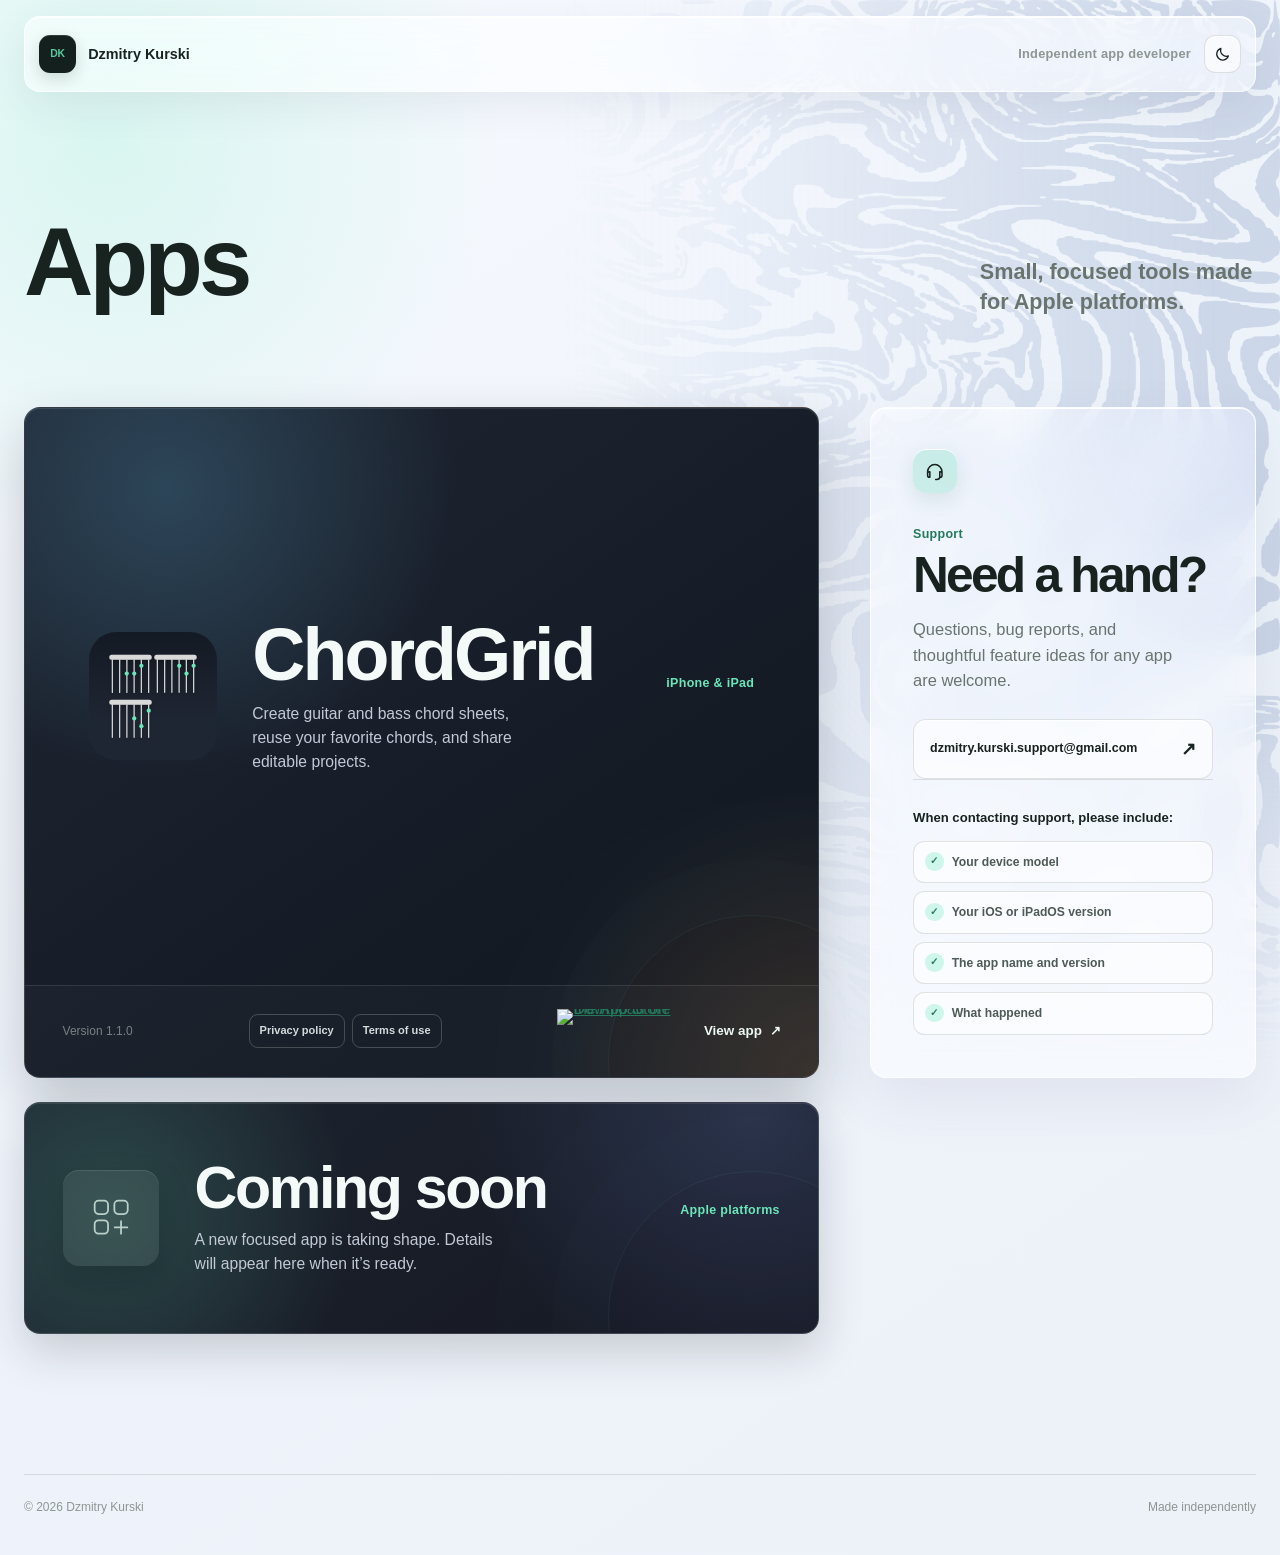
==== commit cb328b49: "docs: update ChordGrid support site for v1.1.0" ====
--- a/index.html
+++ b/index.html
@@ -3,10 +3,10 @@
   <head>
     <meta charset="UTF-8" />
     <meta name="viewport" content="width=device-width, initial-scale=1.0" />
-    <meta name="description" content="ChordGrid is a focused guitar and bass chord diagram and sheet builder for iPhone and iPad." />
+    <meta name="description" content="Create guitar and bass chord sheets, reuse shapes from your Chord Library, and share editable projects with ChordGrid for iPhone and iPad." />
     <meta name="theme-color" content="#eef3fb" />
     <meta property="og:title" content="Dzmitry Kurski — Independent app developer" />
-    <meta property="og:description" content="Design precise guitar and bass chords, organize clean sheets, and export your work with ChordGrid." />
+    <meta property="og:description" content="Create guitar and bass chord sheets, reuse your favorite chords, and share editable projects with ChordGrid." />
     <meta property="og:type" content="website" />
     <title>Dzmitry Kurski — Independent app developer</title>
     <script>try{if(localStorage.getItem("theme")==="dark"){document.documentElement.dataset.theme="dark";document.querySelector('meta[name="theme-color"]').content="#10161f"}}catch(e){}</script>
@@ -41,11 +41,11 @@
               <div class="app-copy">
                 <p class="platform">iPhone &amp; iPad</p>
                 <h2>ChordGrid</h2>
-                <p>Design precise guitar and bass chords, organize them into clean sheets, and export your work.</p>
+                <p>Create guitar and bass chord sheets, reuse your favorite chords, and share editable projects.</p>
               </div>
             </div>
             <div class="app-card-bottom">
-              <span class="app-version">Version 1.0.1</span>
+              <span class="app-version">Version 1.1.0</span>
               <div class="card-legal" aria-label="ChordGrid legal information">
                 <a href="chordgrid/privacy.html">Privacy policy</a>
                 <a href="chordgrid/terms.html">Terms of use</a>
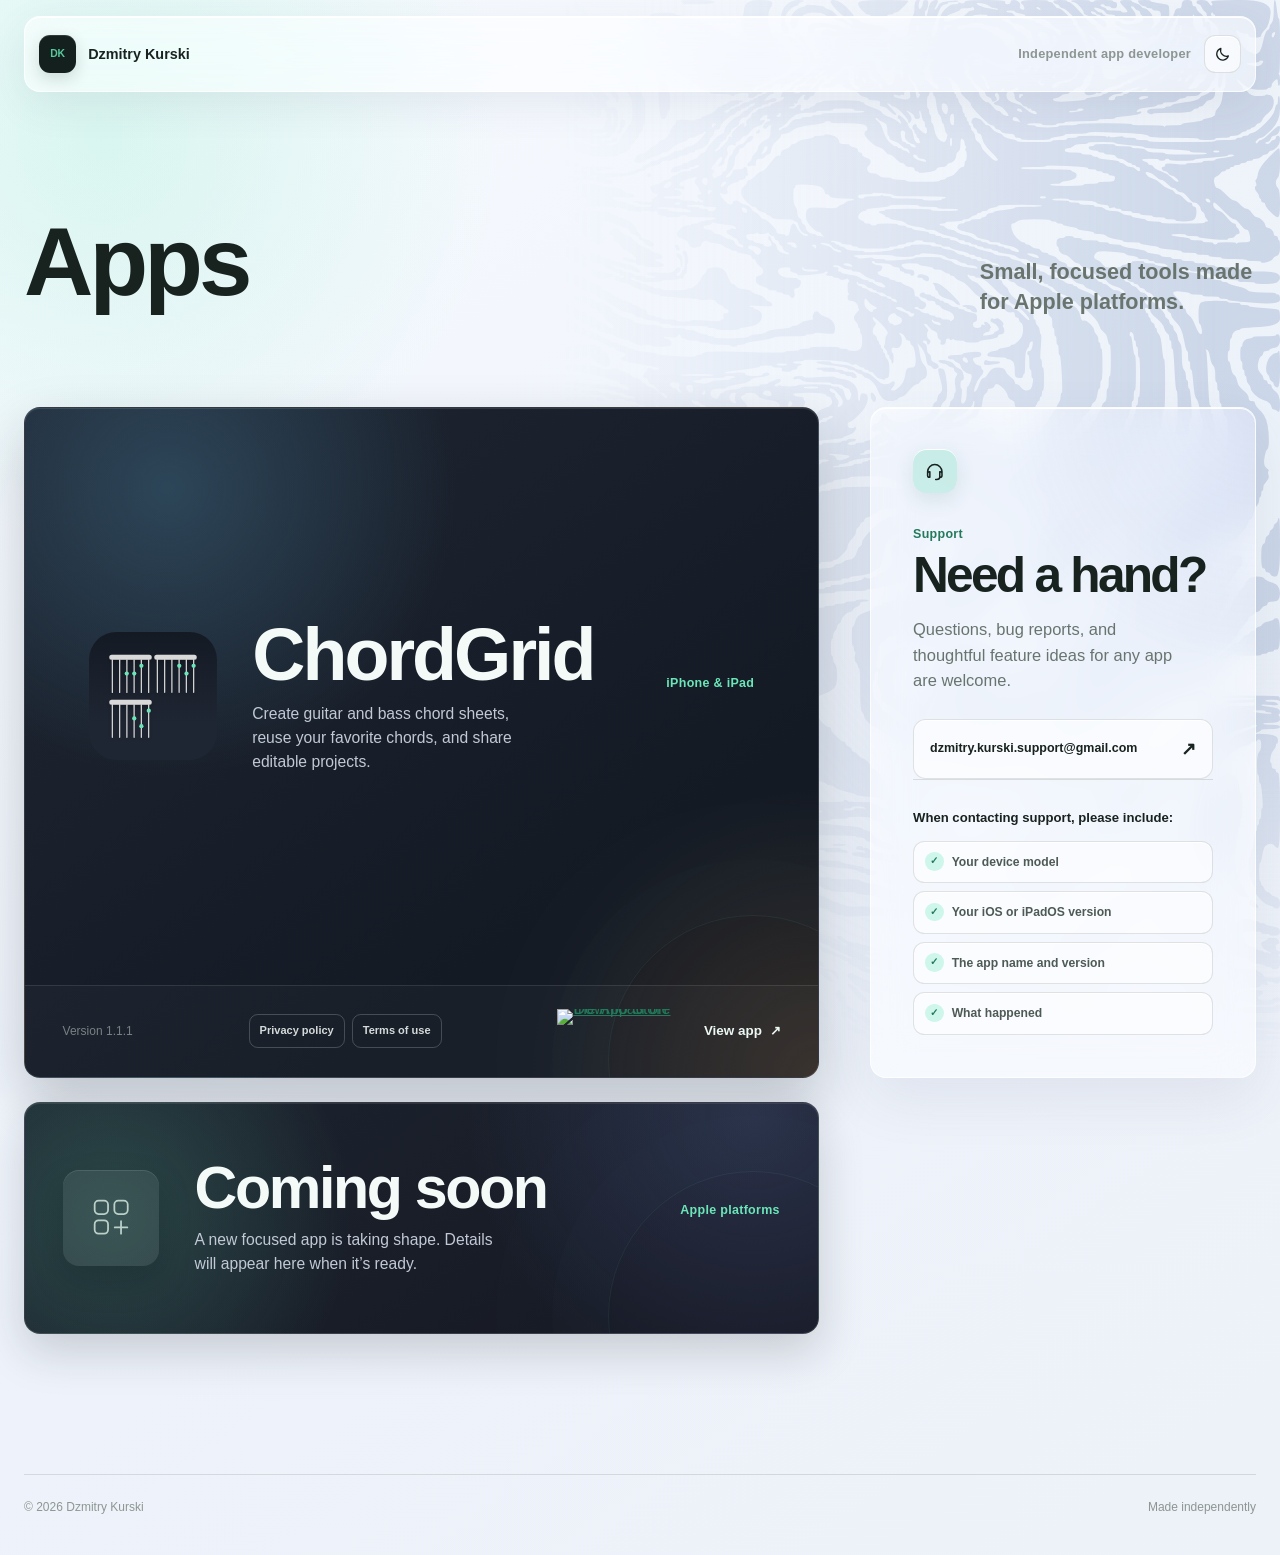
==== commit fcb86c28: "docs: update ChordGrid support site for v1.1.1" ====
--- a/index.html
+++ b/index.html
@@ -45,7 +45,7 @@
               </div>
             </div>
             <div class="app-card-bottom">
-              <span class="app-version">Version 1.1.0</span>
+              <span class="app-version">Version 1.1.1</span>
               <div class="card-legal" aria-label="ChordGrid legal information">
                 <a href="chordgrid/privacy.html">Privacy policy</a>
                 <a href="chordgrid/terms.html">Terms of use</a>
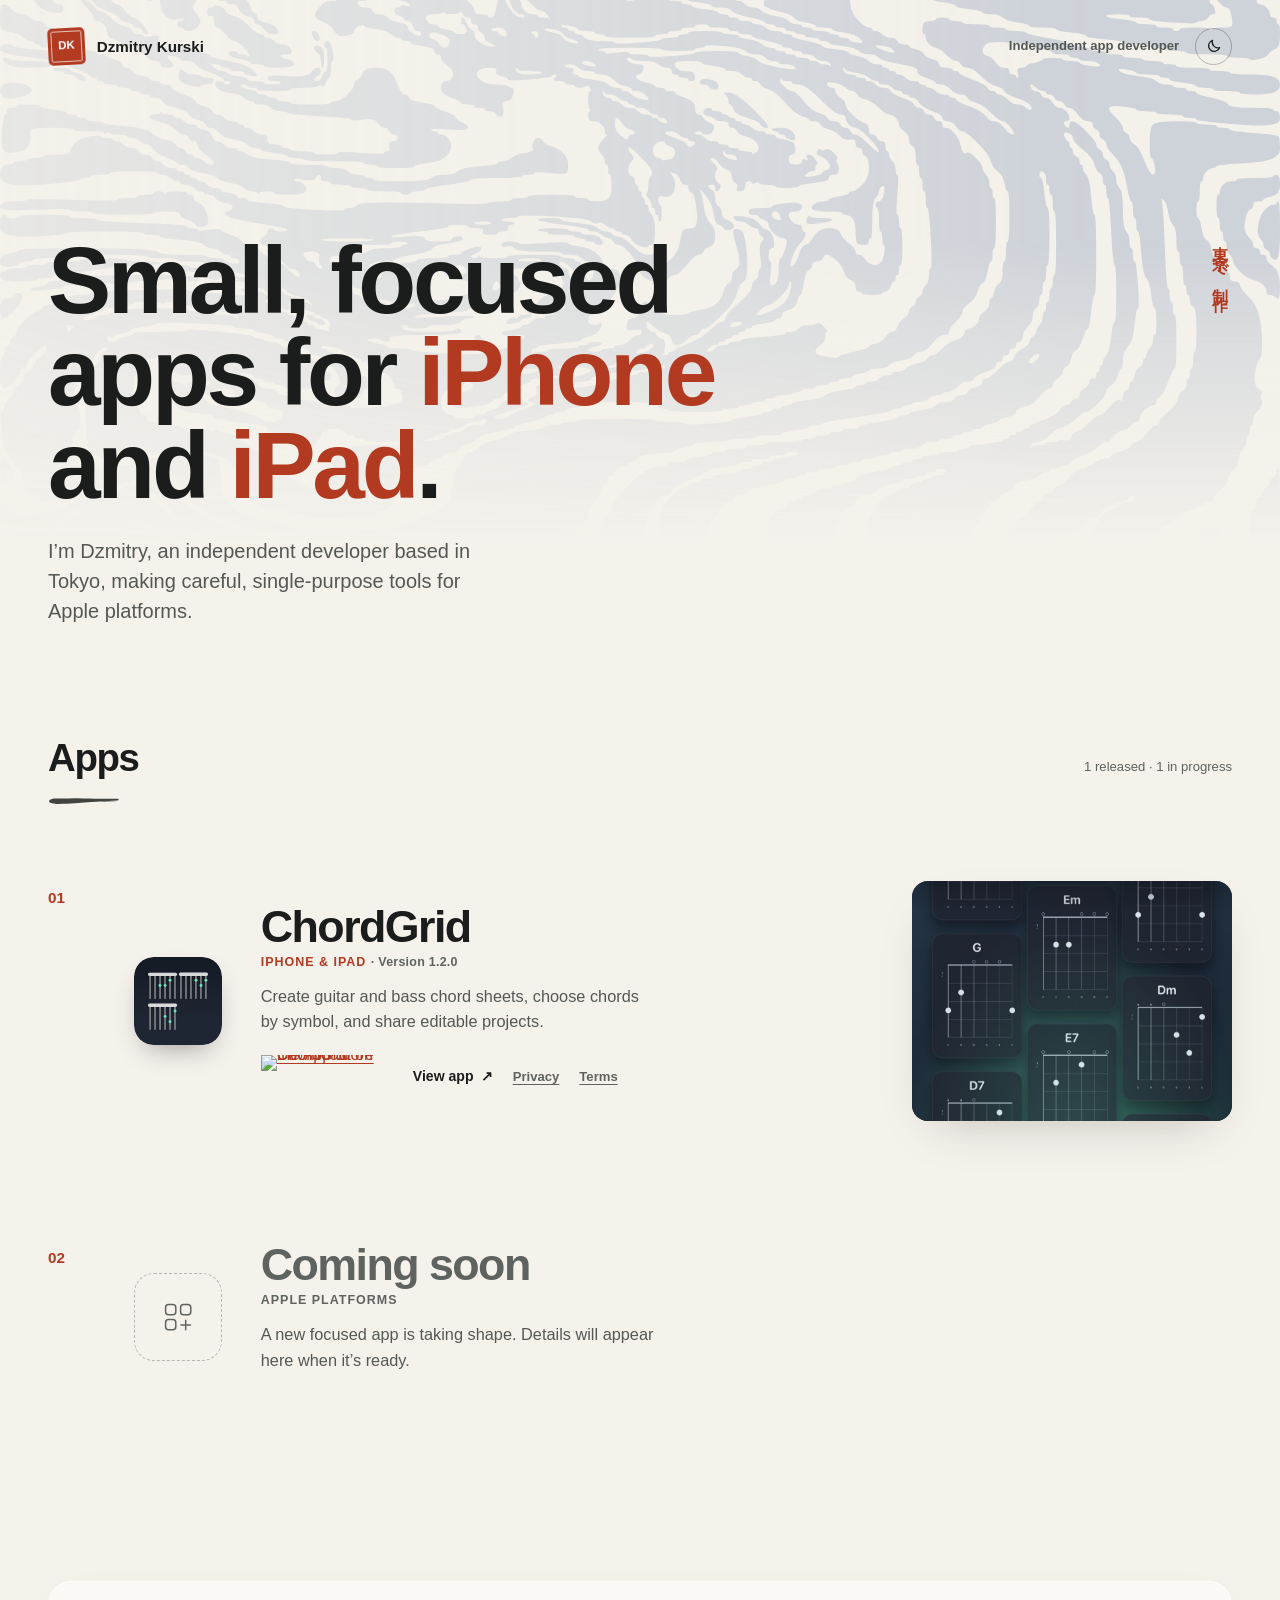
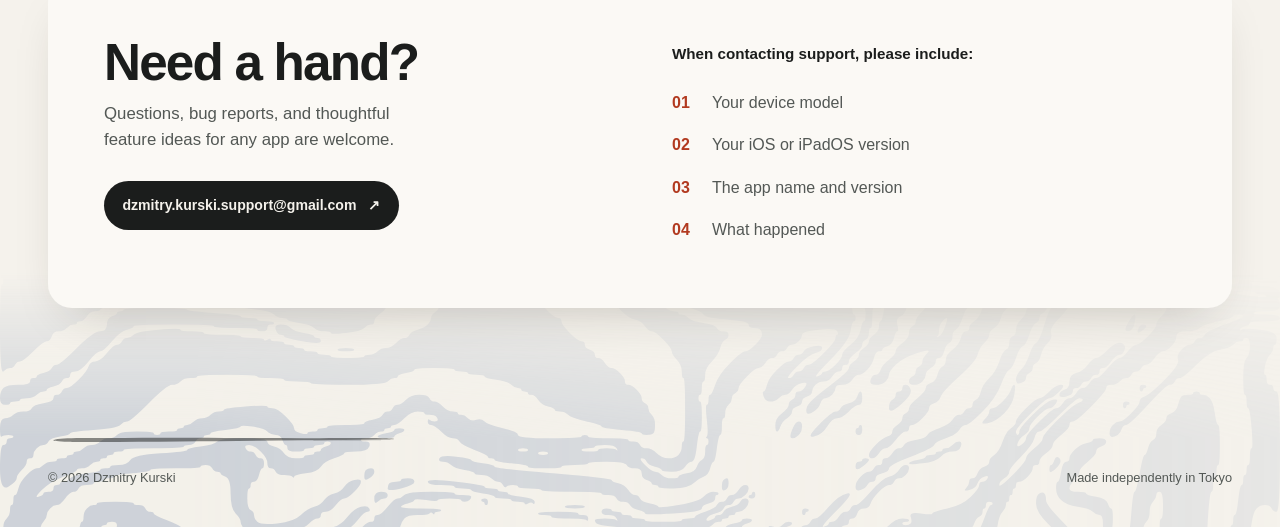
==== commit 4a2c8a60: "feat(site): redesign support site and update ChordGrid for 1.2.0" ====
--- a/index.html
+++ b/index.html
@@ -3,16 +3,16 @@
   <head>
     <meta charset="UTF-8" />
     <meta name="viewport" content="width=device-width, initial-scale=1.0" />
-    <meta name="description" content="Create guitar and bass chord sheets, reuse shapes from your Chord Library, and share editable projects with ChordGrid for iPhone and iPad." />
-    <meta name="theme-color" content="#eef3fb" />
+    <meta name="description" content="Create guitar and bass chord sheets, choose chords by symbol, compose in a key, and share editable projects with ChordGrid for iPhone and iPad." />
+    <meta name="theme-color" content="#f5f2ec" />
     <meta property="og:title" content="Dzmitry Kurski — Independent app developer" />
-    <meta property="og:description" content="Create guitar and bass chord sheets, reuse your favorite chords, and share editable projects with ChordGrid." />
+    <meta property="og:description" content="Create guitar and bass chord sheets, choose chords by symbol, and share editable projects with ChordGrid." />
     <meta property="og:type" content="website" />
     <title>Dzmitry Kurski — Independent app developer</title>
-    <script>try{if(localStorage.getItem("theme")==="dark"){document.documentElement.dataset.theme="dark";document.querySelector('meta[name="theme-color"]').content="#10161f"}}catch(e){}</script>
-    <link rel="stylesheet" href="styles.css?v=20260828-6" />
+    <script>(function(){var t;try{t=localStorage.getItem("theme")}catch(e){}if(t!=="light"&&t!=="dark")t=matchMedia("(prefers-color-scheme: dark)").matches?"dark":"light";if(t==="dark"){document.documentElement.dataset.theme="dark";document.querySelector('meta[name="theme-color"]').content="#101314"}})()</script>
+    <link rel="stylesheet" href="styles.css?v=20261027-10" />
   </head>
-  <body>
+  <body class="page-home">
     <header class="site-header">
       <a class="brand" href="index.html" aria-label="Home">
         <span class="brand-monogram" aria-hidden="true">DK</span>
@@ -28,85 +28,83 @@
     </header>
 
     <main id="main">
-      <section class="apps-section" aria-labelledby="apps-title">
-        <div class="section-intro">
-          <h1 id="apps-title">Apps</h1>
-          <p>Small, focused tools made for Apple platforms.</p>
+      <section class="intro" aria-labelledby="intro-title">
+        <p class="intro-vertical" lang="ja" aria-hidden="true">東京で制作</p>
+        <h1 id="intro-title">Small, focused apps for <em>iPhone</em> and <em>iPad</em>.</h1>
+        <p class="intro-lede">I’m Dzmitry, an independent developer based in Tokyo, making careful, single-purpose tools for Apple platforms.</p>
+      </section>
+
+      <section aria-labelledby="apps-title">
+        <div class="section-head">
+          <h2 id="apps-title">Apps</h2>
+          <span>1 released · 1 in progress</span>
         </div>
 
-        <div class="home-grid">
-          <article class="app-card">
-            <div class="app-card-content">
-              <img class="app-icon" src="assets/ChordGrid/chordgrid-icon.svg" alt="ChordGrid app icon" width="96" height="96" />
-              <div class="app-copy">
-                <p class="platform">iPhone &amp; iPad</p>
-                <h2>ChordGrid</h2>
-                <p>Create guitar and bass chord sheets, reuse your favorite chords, and share editable projects.</p>
+        <ol class="app-index">
+          <li class="app-row">
+            <span class="app-row-number" aria-hidden="true">01</span>
+            <img class="app-icon" src="assets/ChordGrid/chordgrid-icon.svg" alt="" width="88" height="88" />
+            <div class="app-row-copy">
+              <h3><a href="chordgrid.html">ChordGrid</a></h3>
+              <p class="platform">iPhone &amp; iPad <span>· Version 1.2.0</span></p>
+              <p>Create guitar and bass chord sheets, choose chords by symbol, and share editable projects.</p>
+              <div class="app-row-links">
+                <a class="app-store-badge app-store-badge--compact" href="https://apps.apple.com/us/app/chordgrid/id6796872043?itscg=30200&amp;itsct=apps_box_badge&amp;mttnsubad=6796872043">
+                  <img src="https://toolbox.marketingtools.apple.com/api/v2/badges/download-on-the-app-store/black/en-us?releaseDate=1787184000" alt="Download ChordGrid on the App Store" width="245" height="82" />
+                </a>
+                <a class="text-link" href="chordgrid.html">View app <span aria-hidden="true">↗</span></a>
+                <a class="quiet-link" href="chordgrid/privacy.html">Privacy</a>
+                <a class="quiet-link" href="chordgrid/terms.html">Terms</a>
               </div>
             </div>
-            <div class="app-card-bottom">
-              <span class="app-version">Version 1.1.1</span>
-              <div class="card-legal" aria-label="ChordGrid legal information">
-                <a href="chordgrid/privacy.html">Privacy policy</a>
-                <a href="chordgrid/terms.html">Terms of use</a>
-              </div>
-              <div class="card-actions">
-                <a class="app-store-badge app-store-badge--compact" href="https://apps.apple.com/us/app/chordgrid/id6796872043?itscg=30200&amp;itsct=apps_box_badge&amp;mttnsubad=6796872043">
-                  <img src="https://toolbox.marketingtools.apple.com/api/v2/badges/download-on-the-app-store/black/en-us?releaseDate=1787184000" alt="Download on the App Store" width="245" height="82" />
-                </a>
-                <a class="details-link" href="chordgrid.html">View app <span aria-hidden="true">↗</span></a>
-              </div>
-            </div>
-          </article>
+            <figure class="app-row-preview">
+              <img src="assets/ChordGrid/chord-library-tiles.jpg" alt="Guitar chord diagrams for G, Em, Dm, and E7 arranged as tiles in ChordGrid" width="900" height="1957" loading="lazy" />
+            </figure>
+          </li>
 
-          <article class="app-card app-card--coming-soon" aria-labelledby="coming-soon-title">
-            <div class="app-card-content">
-              <div class="app-icon app-icon--placeholder" aria-hidden="true">
-                <svg viewBox="0 0 64 64" role="presentation">
-                  <rect x="11" y="11" width="17" height="17" rx="5" />
-                  <rect x="36" y="11" width="17" height="17" rx="5" />
-                  <rect x="11" y="36" width="17" height="17" rx="5" />
-                  <path d="M44.5 37v16M36.5 45h16" />
-                </svg>
-              </div>
-              <div class="app-copy">
-                <p class="platform">Apple platforms</p>
-                <h2 id="coming-soon-title">Coming soon</h2>
-                <p>A new focused app is taking shape. Details will appear here when it’s ready.</p>
-              </div>
-            </div>
-          </article>
-
-          <aside class="support" aria-labelledby="support-title">
-            <div class="support-icon" aria-hidden="true">
-              <svg viewBox="0 0 24 24" role="presentation">
-                <path d="M4 13v-1a8 8 0 0 1 16 0v1M6.5 18H6a2 2 0 0 1-2-2v-2a2 2 0 0 1 2-2h.5v6Zm11 0h.5a2 2 0 0 0 2-2v-2a2 2 0 0 0-2-2h-.5v6Zm0 0c0 1.5-1.5 2.5-3.5 2.5h-1" />
+          <li class="app-row app-row--upcoming">
+            <span class="app-row-number" aria-hidden="true">02</span>
+            <div class="app-icon app-icon--placeholder" aria-hidden="true">
+              <svg viewBox="0 0 64 64" role="presentation">
+                <rect x="11" y="11" width="17" height="17" rx="5" />
+                <rect x="36" y="11" width="17" height="17" rx="5" />
+                <rect x="11" y="36" width="17" height="17" rx="5" />
+                <path d="M44.5 37v16M36.5 45h16" />
               </svg>
             </div>
-            <p class="eyebrow">Support</p>
-            <h2 id="support-title">Need a hand?</h2>
-            <p class="support-copy">Questions, bug reports, and thoughtful feature ideas for any app are welcome.</p>
-            <a class="email-link" href="mailto:dzmitry.kurski.support@gmail.com">
-              <span>dzmitry.kurski.support@gmail.com</span>
-              <span aria-hidden="true">↗</span>
-            </a>
-            <div class="support-details">
-              <h3>When contacting support, please include:</h3>
-              <ul class="support-list">
-                <li>Your device model</li>
-                <li>Your iOS or iPadOS version</li>
-                <li>The app name and version</li>
-                <li>What happened</li>
-              </ul>
+            <div class="app-row-copy">
+              <h3>Coming soon</h3>
+              <p class="platform">Apple platforms</p>
+              <p>A new focused app is taking shape. Details will appear here when it’s ready.</p>
             </div>
-          </aside>
+          </li>
+        </ol>
+      </section>
+
+      <aside class="support" aria-labelledby="support-title">
+        <div>
+          <h2 id="support-title">Need a hand?</h2>
+          <p class="support-copy">Questions, bug reports, and thoughtful feature ideas for any app are welcome.</p>
+          <a class="email-link" href="mailto:dzmitry.kurski.support@gmail.com">
+            <span>dzmitry.kurski.support<wbr>@gmail.com</span>
+            <span aria-hidden="true">↗</span>
+          </a>
         </div>
-      </section>
+        <div class="support-details">
+          <h3>When contacting support, please include:</h3>
+          <ul class="support-list">
+            <li>Your device model</li>
+            <li>Your iOS or iPadOS version</li>
+            <li>The app name and version</li>
+            <li>What happened</li>
+          </ul>
+        </div>
+      </aside>
     </main>
 
     <footer>
       <span>© <span id="year"></span> Dzmitry Kurski</span>
-      <span>Made independently</span>
+      <span>Made independently in Tokyo</span>
     </footer>
 
     <script src="script.js"></script>
--- a/styles.css
+++ b/styles.css
@@ -1,63 +1,45 @@
+/* Ink & paper: warm paper, ink type, suminagashi marble as the opening band of every page.
+   The home page takes a vermilion (shu) accent; ChordGrid pages keep the app's green. */
 :root {
-  --page: min(78rem, calc(100% - 3rem));
-  --canvas: #eef3fb;
-  --page-background:
-    radial-gradient(circle at 8% 8%, rgba(111, 231, 187, 0.22), transparent 25rem),
-    linear-gradient(145deg, #f8fbff 0%, #eef3fb 54%, #edf1f8 100%);
-  --ink: #18221f;
-  --muted: #69746f;
-  --soft: #8d9692;
-  --accent: #58c99d;
-  --accent-dark: #237a5b;
-  --night: #14201d;
-  --line: rgba(24, 34, 31, 0.12);
-  --paper: #f3f5f2;
-  --glass-border: rgba(255,255,255,.76);
-  --glass-background: rgba(255,255,255,.56);
-  --glass-highlight: rgba(255,255,255,.92);
-  --glass-shadow: rgba(66,79,112,.09);
-  --panel-background: rgba(255,255,255,.5);
-  --control-background: rgba(255,255,255,.62);
-  --control-highlight: rgba(255,255,255,.88);
-  --list-background: rgba(255,255,255,.56);
-  --list-ink: #4e5a55;
-  --support-glow: rgba(138,158,226,.13);
-  --icon-background: rgba(104,220,178,.28);
-  --icon-shadow: rgba(45,110,83,.12);
+  --page: min(74rem, calc(100% - 3rem));
+  --canvas: #f5f2ec;
+  --paper: #fbf9f5;
+  --ink: #1b1d1c;
+  --muted: #535855;
+  --soft: #5e6360;
+  --line: rgba(27, 29, 28, .14);
+  --line-strong: rgba(27, 29, 28, .28);
+  --accent: #1f7556;
+  --accent-wash: rgba(107, 230, 184, .22);
+  --mint: #6be6b8;
+  --shu: #b23a20;
+  --seal: #b23a20;
+  --brush: url("assets/patterns/brush-stroke.svg");
+  --night: #121618;
+  --shadow: 0 1px 0 rgba(255, 255, 255, .7) inset, 0 1.25rem 3rem -1.5rem rgba(38, 33, 24, .28);
   --marble-image: url("assets/patterns/suminagashi.svg");
-  --marble-opacity: .34;
+  --marble-opacity: .36;
   --marble-blend: multiply;
+  --marble-height: 34rem;
   --rounded: "Avenir Next", ui-rounded, "SF Pro Rounded", -apple-system, BlinkMacSystemFont, sans-serif;
   --ease: cubic-bezier(0.2, 0.8, 0.2, 1);
   color-scheme: light;
 }
 
 :root[data-theme="dark"] {
-  --canvas: #10161f;
-  --page-background:
-    radial-gradient(circle at 4% 5%, rgba(52, 153, 117, .16), transparent 25rem),
-    linear-gradient(145deg, #121a22 0%, #111722 52%, #171623 100%);
-  --ink: #f1f6f3;
-  --muted: #abb7b2;
-  --soft: #87948f;
+  --canvas: #101314;
+  --paper: #171b1d;
+  --ink: #eeebe4;
+  --muted: #b0b2ac;
+  --soft: #9b9e98;
+  --line: rgba(238, 235, 228, .12);
+  --line-strong: rgba(238, 235, 228, .26);
   --accent: #6be6b8;
-  --accent-dark: #81e8c2;
-  --night: #0c1317;
-  --line: rgba(230, 240, 236, .13);
-  --paper: #10161f;
-  --glass-border: rgba(255,255,255,.11);
-  --glass-background: rgba(20,27,35,.68);
-  --glass-highlight: rgba(255,255,255,.08);
-  --glass-shadow: rgba(0,0,0,.24);
-  --panel-background: rgba(20,27,35,.6);
-  --control-background: rgba(255,255,255,.055);
-  --control-highlight: rgba(255,255,255,.075);
-  --list-background: rgba(255,255,255,.045);
-  --list-ink: #b8c3be;
-  --support-glow: rgba(100,120,211,.12);
-  --icon-background: rgba(104,220,178,.16);
-  --icon-shadow: rgba(0,0,0,.18);
-  --marble-opacity: .15;
+  --accent-wash: rgba(107, 230, 184, .12);
+  --shu: #f0866a;
+  --night: #0b0e0f;
+  --shadow: 0 1px 0 rgba(255, 255, 255, .05) inset, 0 1.25rem 3rem -1.5rem rgba(0, 0, 0, .6);
+  --marble-opacity: .13;
   --marble-blend: screen;
   color-scheme: dark;
 }
@@ -68,7 +50,6 @@
   min-height: 100%;
   scroll-behavior: smooth;
   background-color: var(--canvas);
-  background-image: var(--page-background);
 }
 
 body {
@@ -78,535 +59,460 @@
   margin: 0;
   color: var(--ink);
   background-color: var(--canvas);
-  background-image: var(--page-background);
   font-family: var(--rounded);
   font-size: 1rem;
   line-height: 1.55;
   -webkit-font-smoothing: antialiased;
 }
 
+/* The marble sits only behind the top of the page, so long text below stays on plain paper. */
 body::before {
-  position: fixed;
-  top: 0;
-  right: 0;
+  position: absolute;
+  inset: 0 0 auto;
   z-index: 0;
-  width: min(50rem, 68vw);
-  height: min(72rem, 118vh);
+  height: var(--marble-height);
   pointer-events: none;
   content: "";
   opacity: var(--marble-opacity);
   background-image: var(--marble-image);
-  background-position: center top;
+  background-position: center 30%;
   background-size: cover;
   mix-blend-mode: var(--marble-blend);
   -webkit-mask-image:
-    linear-gradient(to left, #000 8%, transparent 90%),
-    linear-gradient(to bottom, #000 62%, transparent 100%);
+    linear-gradient(to left, #000 15%, rgba(0, 0, 0, .35) 100%),
+    linear-gradient(to bottom, #000 45%, transparent 100%);
   -webkit-mask-composite: source-in;
   mask-image:
-    linear-gradient(to left, #000 8%, transparent 90%),
-    linear-gradient(to bottom, #000 62%, transparent 100%);
+    linear-gradient(to left, #000 15%, rgba(0, 0, 0, .35) 100%),
+    linear-gradient(to bottom, #000 45%, transparent 100%);
   mask-composite: intersect;
 }
 
-a { color: var(--accent-dark); }
+/* A second, shorter band of marble rises behind the footer. */
+body::after {
+  position: absolute;
+  inset: auto 0 0;
+  z-index: 0;
+  height: 16rem;
+  pointer-events: none;
+  content: "";
+  opacity: var(--marble-opacity);
+  background-image: var(--marble-image);
+  background-position: center 75%;
+  background-size: cover;
+  mix-blend-mode: var(--marble-blend);
+  -webkit-mask-image:
+    linear-gradient(to right, #000 15%, rgba(0, 0, 0, .35) 100%),
+    linear-gradient(to top, #000 35%, transparent 100%);
+  -webkit-mask-composite: source-in;
+  mask-image:
+    linear-gradient(to right, #000 15%, rgba(0, 0, 0, .35) 100%),
+    linear-gradient(to top, #000 35%, transparent 100%);
+  mask-composite: intersect;
+}
+
+body.page-home { --accent: var(--shu); }
+body.page-legal { --marble-height: 24rem; }
+
+/* Ink brush stroke used in place of hairline rules. */
+.section-head h2::after,
+.legal-header::after,
+footer::before {
+  display: block;
+  background: var(--ink);
+  content: "";
+  opacity: .82;
+  -webkit-mask: var(--brush) center / 100% 100% no-repeat;
+  mask: var(--brush) center / 100% 100% no-repeat;
+}
+
+a { color: var(--accent); text-underline-offset: .2rem; }
 h1, h2, h3, p { margin-top: 0; }
-
-::selection { color: var(--night); background: var(--accent); }
-* { scrollbar-color: var(--accent-dark) transparent; scrollbar-width: thin; }
-*::-webkit-scrollbar { width: .65rem; height: .65rem; }
-*::-webkit-scrollbar-thumb { border: 2px solid transparent; border-radius: 999px; background: var(--accent-dark); background-clip: padding-box; }
+img, video { display: block; max-width: 100%; }
+
+::selection { color: var(--night); background: var(--mint); }
+* { scrollbar-color: var(--line-strong) transparent; scrollbar-width: thin; }
 
 .site-header,
 main,
 footer {
+  position: relative;
+  z-index: 1;
   width: var(--page);
   margin-inline: auto;
 }
 
-main,
-footer { position: relative; z-index: 1; }
-
+/* Header */
 .site-header {
-  position: sticky;
-  top: 1rem;
-  z-index: 10;
   display: flex;
   justify-content: space-between;
   align-items: center;
-  min-height: 4.75rem;
-  margin-top: 1rem;
-  padding: 0.75rem 0.85rem;
-  border: 1px solid var(--glass-border);
-  border-radius: 1rem;
-  background: var(--glass-background);
-  box-shadow: inset 0 1px 0 var(--glass-highlight), 0 .8rem 2.5rem var(--glass-shadow);
-  backdrop-filter: blur(22px) saturate(150%);
+  padding-block: 1.75rem;
+}
+
+.brand {
+  display: inline-flex;
+  gap: .75rem;
+  align-items: center;
+  color: var(--ink);
+  font-size: .95rem;
+  font-weight: 700;
+  text-decoration: none;
+}
+
+.brand-monogram {
+  display: grid;
+  place-items: center;
+  width: 2.3rem;
+  height: 2.3rem;
+  border-radius: .3rem;
+  outline: 1.5px solid rgba(255, 255, 255, .7);
+  outline-offset: -4px;
+  color: #fff;
+  background: var(--seal);
+  font-size: .72rem;
+  font-weight: 800;
+  letter-spacing: -.02em;
+  transform: rotate(-3deg);
 }
 
 .header-actions {
   display: flex;
-  gap: .8rem;
+  gap: 1rem;
   align-items: center;
 }
 
 .header-actions > p {
   margin: 0;
-  color: var(--soft);
-  font-size: 0.8rem;
+  color: var(--muted);
+  font-size: .82rem;
   font-weight: 600;
-  letter-spacing: 0.02em;
 }
 
 .theme-toggle {
   position: relative;
   display: grid;
   place-items: center;
-  width: 2.35rem;
-  height: 2.35rem;
+  width: 2.3rem;
+  height: 2.3rem;
   padding: 0;
-  border: 1px solid var(--line);
-  border-radius: .72rem;
+  border: 1px solid var(--line-strong);
+  border-radius: 50%;
   color: var(--ink);
-  background: var(--control-background);
-  box-shadow: inset 0 1px 0 var(--control-highlight);
+  background: transparent;
   cursor: pointer;
-  transition: color 180ms ease, border-color 180ms ease, background 180ms ease, transform 180ms ease;
-}
-
-.theme-toggle:hover { border-color: var(--accent-dark); color: var(--accent-dark); transform: translateY(-1px); }
-.theme-toggle svg { position: absolute; width: 1.05rem; height: 1.05rem; fill: none; stroke: currentColor; stroke-width: 1.8; stroke-linecap: round; stroke-linejoin: round; transition: opacity 180ms ease, transform 260ms var(--ease); }
+  transition: color 180ms ease, border-color 180ms ease, background 180ms ease;
+}
+
+.theme-toggle:hover { border-color: var(--accent); color: var(--accent); }
+.theme-toggle svg { position: absolute; width: 1rem; height: 1rem; fill: none; stroke: currentColor; stroke-width: 1.8; stroke-linecap: round; stroke-linejoin: round; transition: opacity 180ms ease, transform 260ms var(--ease); }
 .theme-icon-moon { opacity: 1; transform: rotate(0) scale(1); }
 .theme-icon-sun { opacity: 0; transform: rotate(-45deg) scale(.7); }
 :root[data-theme="dark"] .theme-icon-moon { opacity: 0; transform: rotate(45deg) scale(.7); }
 :root[data-theme="dark"] .theme-icon-sun { opacity: 1; transform: rotate(0) scale(1); }
 
-.brand {
-  display: inline-flex;
-  gap: 0.75rem;
-  align-items: center;
-  color: var(--ink);
-  font-size: 0.9rem;
-  font-weight: 700;
-  text-decoration: none;
-}
-
-.brand-monogram {
-  display: grid;
-  place-items: center;
-  width: 2.35rem;
-  height: 2.35rem;
-  border-radius: 0.7rem;
+/* Shared type */
+.platform {
+  margin-bottom: .6rem;
   color: var(--accent);
-  background: var(--night);
-  box-shadow: inset 0 1px 0 rgba(255,255,255,.12), 0 0.35rem 1rem rgba(20,32,29,.16);
-  font-size: 0.65rem;
-  letter-spacing: -0.03em;
-}
-
-.apps-section { padding: clamp(5rem, 10vw, 8rem) 0 clamp(6rem, 11vw, 9rem); }
-
-.section-intro {
-  display: grid;
-  grid-template-columns: minmax(0, 1.7fr) minmax(15rem, .7fr);
-  gap: 2rem;
-  align-items: end;
-  max-width: none;
-  margin-bottom: clamp(3.5rem, 7vw, 6rem);
-}
-
-.section-intro h1,
+  font-size: .78rem;
+  font-weight: 700;
+  letter-spacing: .08em;
+  text-transform: uppercase;
+}
+
+.intro h1,
+.section-head h2,
 .legal-header h1,
-.product-hero h1 {
-  margin-bottom: 0.8rem;
-  font-size: clamp(4rem, 9vw, 6rem);
-  font-weight: 700;
-  letter-spacing: -0.04em;
-  line-height: 0.88;
+.product-hero h1,
+.showcase-copy h2,
+.whats-new h2,
+.support h2 {
+  font-weight: 700;
+  letter-spacing: -.035em;
   text-wrap: balance;
 }
 
-.section-intro p {
-  justify-self: end;
-  max-width: 23ch;
+/* Home: intro */
+.intro { padding: clamp(5rem, 11vw, 9rem) 0 clamp(4rem, 8vw, 6.5rem); }
+
+.intro { position: relative; }
+
+.intro-vertical {
+  position: absolute;
+  top: clamp(5rem, 11vw, 9rem);
+  right: 0;
+  margin: 0;
+  color: var(--shu);
+  font-size: 1rem;
+  font-weight: 600;
+  letter-spacing: .5em;
+  writing-mode: vertical-rl;
+}
+
+.intro h1 {
+  max-width: 15ch;
+  margin-bottom: 1.5rem;
+  font-size: clamp(2.9rem, 7.4vw, 6.2rem);
+  line-height: .98;
+}
+
+.intro h1 em { color: var(--accent); font-style: normal; }
+
+.intro-lede {
+  max-width: 38ch;
   margin-bottom: 0;
   color: var(--muted);
-  font-size: clamp(1.12rem, 2vw, 1.35rem);
-  font-weight: 600;
-  line-height: 1.4;
-}
-
-.home-grid {
-  display: grid;
-  grid-template-columns: minmax(0, 1.65fr) minmax(20rem, .8fr);
-  column-gap: clamp(1.5rem, 4vw, 3.5rem);
-  row-gap: 1.5rem;
-  align-items: stretch;
+  font-size: clamp(1.05rem, 1.8vw, 1.25rem);
+  line-height: 1.5;
+}
+
+/* Home: app index */
+.section-head {
+  display: flex;
   justify-content: space-between;
-}
-
-.app-card {
-  position: relative;
-  width: 100%;
-  max-width: none;
-  min-height: 0;
-  aspect-ratio: 1.52 / 1;
-  overflow: hidden;
-  border: 1px solid rgba(255,255,255,.13);
-  border-radius: 1rem;
-  color: #f4faf7;
-  background:
-    radial-gradient(circle at var(--spot-x, 18%) var(--spot-y, 12%), rgba(48,77,97,.82), transparent 18rem),
-    radial-gradient(circle at 100% 100%, rgba(82,64,46,.54), transparent 18rem),
-    linear-gradient(145deg, #1f2633 0%, #141a24 72%);
-  box-shadow: 0 1.5rem 3.5rem rgba(20,26,36,.22), inset 0 1px 0 rgba(255,255,255,.1);
-  transition: transform 300ms var(--ease), box-shadow 300ms var(--ease);
-}
-
-.app-card::after {
-  position: absolute;
-  right: -5rem;
-  bottom: -8rem;
-  width: 18rem;
-  height: 18rem;
-  border: 1px solid rgba(107,230,184,.08);
-  border-radius: 50%;
-  content: "";
-  box-shadow: 0 0 0 3.5rem rgba(48,77,97,.045), 0 0 0 7rem rgba(48,77,97,.025);
-  pointer-events: none;
-}
-
-.app-card:hover {
-  transform: translateY(-4px);
-  box-shadow: 0 2rem 4.5rem rgba(20,26,36,.3), inset 0 1px 0 rgba(255,255,255,.12);
-}
-
-.app-card-content {
-  position: relative;
-  z-index: 1;
-  display: grid;
-  grid-template-columns: 8rem minmax(0, 1fr);
-  gap: clamp(1.4rem, 4vw, 2.2rem);
+  align-items: baseline;
+  gap: 1rem;
+  padding-bottom: 1rem;
+}
+
+.section-head h2 { margin: 0; font-size: clamp(1.8rem, 3.5vw, 2.4rem); }
+.section-head h2::after { width: 4.5rem; height: .55rem; margin-top: .5rem; }
+.section-head span { color: var(--soft); font-size: .82rem; font-variant-numeric: tabular-nums; }
+
+.app-index {
+  margin: 0 0 clamp(5rem, 10vw, 8rem);
+  padding: 0;
+  list-style: none;
+}
+
+.app-row {
+  display: grid;
+  grid-template-columns: 3rem 5.5rem minmax(0, 1fr) minmax(12rem, 20rem);
+  gap: clamp(1.25rem, 3vw, 2.5rem);
   align-items: center;
-  min-height: calc(100% - 5.75rem);
-  padding: clamp(2.5rem, 5vw, 4rem);
+  padding-block: clamp(2.5rem, 5vw, 3.75rem);
+}
+
+.app-row-number {
+  align-self: start;
+  padding-top: .35rem;
+  color: var(--accent);
+  font-size: .95rem;
+  font-weight: 700;
+  font-variant-numeric: tabular-nums;
 }
 
 .app-icon {
-  display: block;
-  width: 8rem;
-  height: 8rem;
-  border-radius: 1rem;
-}
-
-.app-card--coming-soon {
-  grid-column: 1;
-  grid-row: 2;
-  min-height: 14.5rem;
-  aspect-ratio: auto;
-  background:
-    radial-gradient(circle at 11% 50%, rgba(107,230,184,.2), transparent 15rem),
-    radial-gradient(circle at 92% 4%, rgba(103,121,190,.24), transparent 18rem),
-    linear-gradient(145deg, #1d2530 0%, #171a25 76%);
-  box-shadow: 0 1.1rem 2.8rem rgba(20,26,36,.18), inset 0 1px 0 rgba(255,255,255,.09);
-}
-
-.app-card--coming-soon:hover {
-  transform: none;
-  box-shadow: 0 1.1rem 2.8rem rgba(20,26,36,.18), inset 0 1px 0 rgba(255,255,255,.09);
-}
-
-.app-card--coming-soon .app-card-content {
-  grid-template-columns: 6rem minmax(0, 1fr);
-  min-height: 100%;
-  padding: clamp(1.75rem, 4vw, 2.4rem);
-}
-
-.app-card--coming-soon .app-copy h2 {
-  font-size: clamp(2.5rem, 5vw, 3.7rem);
+  width: 5.5rem;
+  height: 5.5rem;
+  border-radius: 1.25rem;
+  box-shadow: 0 .75rem 1.75rem -.75rem rgba(18, 22, 24, .45);
 }
 
 .app-icon--placeholder {
   display: grid;
   place-items: center;
-  width: 6rem;
-  height: 6rem;
-  color: rgba(223,243,235,.78);
-  background: rgba(255,255,255,.075);
-  box-shadow: inset 0 1px 0 rgba(255,255,255,.11), 0 .9rem 2rem rgba(5,10,14,.22);
+  border: 1px dashed var(--line-strong);
+  color: var(--soft);
+  background: transparent;
+  box-shadow: none;
 }
 
 .app-icon--placeholder svg {
-  width: 3.15rem;
-  height: 3.15rem;
+  width: 2.4rem;
+  height: 2.4rem;
   fill: none;
   stroke: currentColor;
-  stroke-width: 2.25;
+  stroke-width: 2.5;
   stroke-linecap: round;
   stroke-linejoin: round;
 }
 
-.platform,
-.eyebrow {
-  margin-bottom: 0.35rem;
-  color: var(--accent);
-  font-size: 0.78rem;
-  font-weight: 700;
-  letter-spacing: 0.025em;
-}
-
-.app-card .platform { color: #6be6b8; }
-
-.app-copy {
-  display: grid;
-  grid-template-columns: minmax(0, 1fr) auto;
-  align-items: end;
-}
-
-.app-copy .platform { grid-column: 2; grid-row: 1; margin-bottom: .5rem; }
-
-.app-copy h2 {
-  grid-column: 1;
-  grid-row: 1;
-  margin-bottom: 0.65rem;
-  font-size: clamp(3rem, 6vw, 4.6rem);
-  font-weight: 650;
-  letter-spacing: -0.04em;
-  line-height: 1;
-}
-
-.app-copy > p:last-child {
-  grid-column: 1 / -1;
-  max-width: 35ch;
-  margin-bottom: 0;
-  color: #c2c9d6;
-  font-size: 0.98rem;
-  font-weight: 500;
-  line-height: 1.55;
-  text-wrap: pretty;
-}
-
-.app-card-bottom {
-  position: relative;
-  z-index: 1;
+.app-row-copy h3 {
+  margin-bottom: .2rem;
+  font-size: clamp(2rem, 4vw, 2.8rem);
+  font-weight: 700;
+  letter-spacing: -.035em;
+  line-height: 1.05;
+}
+
+.app-row-copy h3 a { color: inherit; text-decoration: none; }
+.app-row-copy h3 a:hover { color: var(--accent); }
+.app-row-copy .platform { margin-bottom: .75rem; }
+.app-row-copy .platform span { color: var(--soft); font-weight: 600; letter-spacing: .02em; text-transform: none; }
+
+.app-row-copy > p:not(.platform) {
+  max-width: 44ch;
+  margin-bottom: 1.25rem;
+  color: var(--muted);
+  font-size: 1.02rem;
+}
+
+.app-row-links {
   display: flex;
-  justify-content: space-between;
-  gap: 1.25rem;
+  flex-wrap: wrap;
+  gap: .6rem 1.25rem;
   align-items: center;
-  min-height: 5.75rem;
-  padding: .85rem clamp(1.5rem, 4vw, 2.35rem);
-  border-top: 1px solid rgba(255,255,255,.1);
-  background: rgba(255,255,255,.025);
-}
-
-.app-version {
-  color: rgba(235,245,240,.45);
-  font-size: 0.75rem;
-}
-
-.card-legal {
-  display: flex;
-  gap: .45rem;
-  align-items: center;
-}
-
-.card-legal a {
-  padding: .48rem .62rem;
-  border: 1px solid rgba(255,255,255,.2);
-  border-radius: .55rem;
-  color: rgba(245,250,248,.86);
-  font-size: .69rem;
-  font-weight: 650;
+}
+
+.app-row-links .text-link,
+.text-link {
+  color: var(--ink);
+  font-size: .88rem;
+  font-weight: 700;
   text-decoration: none;
-  transition: color 180ms ease, border-color 180ms ease, background 180ms ease;
-}
-
-.card-legal a:hover {
-  border-color: #6be6b8;
-  color: #141a24;
-  background: #6be6b8;
-}
-
-.details-link {
-  flex: 0 0 auto;
-  color: #ecf8f3;
-  font-size: 0.84rem;
-  font-weight: 700;
-  text-decoration: none;
-  transition: color 180ms ease, transform 180ms ease;
-}
-
-.details-link span { display: inline-block; margin-left: 0.25rem; transition: transform 180ms ease; }
-.details-link:hover { color: #6be6b8; }
-.details-link:hover span { transform: translate(2px, -2px); }
-
-.card-actions {
-  display: flex;
-  flex: 0 0 auto;
-  gap: .9rem;
-  align-items: center;
-}
+}
+
+.text-link span { display: inline-block; margin-left: .2rem; transition: transform 180ms ease; }
+.text-link:hover { color: var(--accent); }
+.text-link:hover span { transform: translate(2px, -2px); }
+
+.app-row-links .quiet-link {
+  color: var(--soft);
+  font-size: .82rem;
+  font-weight: 600;
+}
+
+.app-row-links .quiet-link:hover { color: var(--ink); }
+
+.app-row-preview {
+  margin: 0;
+  overflow: hidden;
+  aspect-ratio: 4 / 3;
+  border-radius: 1rem;
+  background: var(--night);
+  box-shadow: var(--shadow);
+}
+
+.app-row-preview img {
+  width: 100%;
+  height: 100%;
+  object-fit: cover;
+  object-position: center 42%;
+  transition: transform 600ms var(--ease);
+}
+
+.app-row:hover .app-row-preview img { transform: scale(1.04); }
+
+.app-row--upcoming .app-row-copy h3 { color: var(--soft); }
+.app-row--upcoming .platform { color: var(--soft); }
 
 .app-store-badge {
   display: inline-flex;
   flex: 0 0 auto;
-  border-radius: .55rem;
   line-height: 0;
   transition: transform 180ms var(--ease);
 }
 
 .app-store-badge:hover { transform: translateY(-2px); }
-.app-store-badge:active { transform: translateY(0); }
-
-.app-store-badge img {
-  display: block;
-  width: 100%;
-  height: auto;
-  object-fit: contain;
-}
-
+.app-store-badge img { width: 100%; height: auto; }
 .app-store-badge--compact { width: 8.25rem; }
 
+/* Home: support */
 .support {
-  position: relative;
-  grid-column: 2;
-  grid-row: 1;
-  display: flex;
-  flex-direction: column;
-  max-width: none;
-  min-height: 100%;
-  padding: clamp(1.75rem, 4vw, 2.6rem);
-  overflow: hidden;
-  border: 1px solid var(--glass-border);
-  border-radius: 1rem;
-  background:
-    radial-gradient(circle at 100% 0, var(--support-glow), transparent 16rem),
-    var(--panel-background);
-  box-shadow: inset 0 1px 0 var(--glass-highlight), 0 1.3rem 3.5rem var(--glass-shadow);
-  backdrop-filter: blur(20px) saturate(140%);
-}
-
-.support-icon {
-  display: grid;
-  place-items: center;
-  width: 2.75rem;
-  height: 2.75rem;
-  margin-bottom: 2rem;
-  border-radius: .85rem;
-  color: var(--ink);
-  background: var(--icon-background);
-  box-shadow: 0 .45rem 1.2rem var(--icon-shadow), inset 0 1px 0 var(--glass-highlight);
-}
-
-.support-icon svg { width: 1.35rem; height: 1.35rem; fill: none; stroke: currentColor; stroke-width: 1.7; stroke-linecap: round; stroke-linejoin: round; }
-.support .eyebrow { color: var(--accent-dark); }
-
-.support h2 {
+  display: grid;
+  grid-template-columns: minmax(0, 1fr) minmax(0, 1fr);
+  gap: clamp(2rem, 5vw, 4rem);
+  margin-bottom: clamp(5rem, 10vw, 8rem);
+  padding: clamp(2rem, 5vw, 3.5rem);
+  border-radius: 1.5rem;
+  background: var(--paper);
+  box-shadow: var(--shadow);
+}
+
+.support h2 { margin-bottom: .75rem; font-size: clamp(2.2rem, 4.5vw, 3.2rem); line-height: 1.02; }
+
+.support-copy {
+  max-width: 34ch;
+  margin-bottom: 1.75rem;
+  color: var(--muted);
+  font-size: 1.05rem;
+}
+
+.email-link {
+  display: inline-flex;
+  gap: .75rem;
+  align-items: center;
+  max-width: 100%;
+  padding: .85rem 1.15rem;
+  border-radius: 999px;
+  color: var(--canvas);
+  background: var(--ink);
+  font-size: .88rem;
+  font-weight: 700;
+  overflow-wrap: break-word;
+  text-decoration: none;
+  transition: transform 180ms var(--ease), background 180ms ease;
+}
+
+.email-link:hover { background: var(--accent); transform: translateY(-2px); }
+.email-link span:first-child { min-width: 0; }
+.email-link span:last-child { flex-shrink: 0; }
+
+.support-details { padding-top: .35rem; }
+
+.support-details h3 {
   margin-bottom: 1rem;
-  font-size: clamp(2rem, 4vw, 3.1rem);
-  font-weight: 650;
-  letter-spacing: -0.055em;
-  line-height: 1.02;
-}
-
-.support-copy {
-  max-width: 31ch;
-  margin-bottom: 1.6rem;
-  color: var(--muted);
-  font-size: 1.03rem;
-  text-wrap: pretty;
-}
-
-.email-link {
-  display: flex;
-  justify-content: space-between;
-  gap: 1rem;
-  align-items: center;
-  width: 100%;
-  padding: .9rem 1rem;
-  border: 1px solid var(--line);
-  border-radius: .8rem;
-  color: var(--ink);
-  background: var(--control-background);
-  box-shadow: inset 0 1px 0 var(--control-highlight);
-  font-size: .78rem;
-  font-weight: 700;
-  overflow-wrap: anywhere;
-  text-decoration: none;
-  transition: color 180ms ease, border-color 180ms ease, transform 180ms ease;
-}
-
-.email-link:hover { border-color: rgba(35,122,91,.45); color: var(--accent-dark); transform: translateY(-2px); }
-.email-link span:last-child { font-size: 1.15rem; }
-
-.support-details {
-  margin-top: auto;
-  padding-top: 1.75rem;
-  border-top: 1px solid var(--line);
-}
-
-.support-details h3 {
-  margin-bottom: .8rem;
-  font-size: .82rem;
+  font-size: .95rem;
   font-weight: 700;
 }
 
 .support-list {
   display: grid;
-  gap: .5rem;
+  gap: 0;
   margin: 0;
   padding: 0;
   list-style: none;
+  counter-reset: support;
 }
 
 .support-list li {
-  position: relative;
-  padding: .68rem .75rem .68rem 2.35rem;
-  border: 1px solid var(--line);
-  border-radius: .72rem;
-  color: var(--list-ink);
-  background: var(--list-background);
-  box-shadow: inset 0 1px 0 var(--control-highlight);
-  font-size: .76rem;
-  font-weight: 600;
+  display: flex;
+  gap: 1rem;
+  align-items: baseline;
+  padding-block: .55rem;
+  color: var(--muted);
+  counter-increment: support;
 }
 
 .support-list li::before {
-  position: absolute;
-  top: .66rem;
-  left: .7rem;
-  display: grid;
-  place-items: center;
-  width: 1.15rem;
-  height: 1.15rem;
-  border-radius: 50%;
-  color: var(--accent-dark);
-  background: rgba(107,230,184,.3);
-  content: "✓";
-  font-size: .65rem;
-  font-weight: 800;
-}
-
+  min-width: 1.5rem;
+  color: var(--accent);
+  content: counter(support, decimal-leading-zero);
+  font-weight: 700;
+  font-variant-numeric: tabular-nums;
+}
+
+/* Footer */
 footer {
   display: flex;
   justify-content: space-between;
   gap: 1rem;
-  padding: 1.4rem 0 2.4rem;
-  border-top: 1px solid var(--line);
-  color: var(--soft);
-  font-size: 0.75rem;
-}
-
-footer a { color: var(--muted); font-weight: 650; text-underline-offset: 0.2rem; }
+  padding: 2rem 0 2.5rem;
+  color: var(--muted);
+  font-size: .8rem;
+}
+
+footer::before {
+  position: absolute;
+  top: 0;
+  left: 0;
+  width: min(100%, 22rem);
+  height: .45rem;
+  opacity: .5;
+}
+
+footer a { color: var(--muted); font-weight: 650; }
 
 /* Product and legal pages */
-.subpage-main { padding: clamp(4rem, 8vw, 7rem) 0 clamp(7rem, 11vw, 10rem); }
+.subpage-main { padding: clamp(2.5rem, 6vw, 4rem) 0 clamp(8rem, 14vw, 12rem); }
 
 .back-link {
   display: inline-block;
   margin-bottom: 2.5rem;
   color: var(--muted);
-  font-size: 0.85rem;
+  font-size: .88rem;
   font-weight: 650;
   text-decoration: none;
   transition: color 180ms ease, transform 180ms ease;
@@ -619,242 +525,270 @@
   justify-content: space-between;
   gap: 1.25rem;
   align-items: center;
-  max-width: 68rem;
   margin-bottom: 2.5rem;
 }
 
 .legal-topline .back-link { margin-bottom: 0; }
 
-.language-switcher {
-  display: flex;
-  gap: .65rem;
-  align-items: center;
-}
-
-.language-switcher label {
-  color: var(--soft);
-  font-size: .76rem;
-  font-weight: 700;
-}
+.language-switcher { display: flex; gap: .65rem; align-items: center; }
+.language-switcher label { color: var(--soft); font-size: .78rem; font-weight: 700; }
 
 .language-switcher select {
   min-width: 8.5rem;
-  padding: .66rem 2.15rem .66rem .8rem;
-  border: 1px solid var(--line);
-  border-radius: .72rem;
+  padding: .6rem 2.15rem .6rem .9rem;
+  border: 1px solid var(--line-strong);
+  border-radius: 999px;
   appearance: none;
   color: var(--ink);
-  background-color: var(--control-background);
-  background-image: url("data:image/svg+xml,%3Csvg xmlns='http://www.w3.org/2000/svg' width='12' height='8' viewBox='0 0 12 8'%3E%3Cpath d='m1 1 5 5 5-5' fill='none' stroke='%2369746f' stroke-width='1.5' stroke-linecap='round' stroke-linejoin='round'/%3E%3C/svg%3E");
-  background-position: right .75rem center;
+  background-color: var(--paper);
+  background-image: url("data:image/svg+xml,%3Csvg xmlns='http://www.w3.org/2000/svg' width='12' height='8' viewBox='0 0 12 8'%3E%3Cpath d='m1 1 5 5 5-5' fill='none' stroke='%237d827f' stroke-width='1.5' stroke-linecap='round' stroke-linejoin='round'/%3E%3C/svg%3E");
+  background-position: right .85rem center;
   background-repeat: no-repeat;
-  box-shadow: inset 0 1px 0 var(--control-highlight);
   font: inherit;
-  font-size: .8rem;
+  font-size: .82rem;
   font-weight: 650;
   cursor: pointer;
-  transition: border-color 180ms ease, background-color 180ms ease;
-}
-
-.language-switcher select:hover { border-color: var(--accent-dark); }
-
-.legal-header,
-.legal-content,
-.product-copy { max-width: 68rem; }
+}
+
+.language-switcher select:hover { border-color: var(--accent); }
 
 .legal-header {
-  display: grid;
-  grid-template-columns: minmax(0, 1fr) auto;
-  gap: 1rem 3rem;
-  align-items: end;
-  padding-bottom: 3rem;
-  border-bottom: 1px solid var(--line);
-}
+  max-width: 52rem;
+  padding-bottom: clamp(1.5rem, 4vw, 2.5rem);
+}
+
+.legal-header::after { width: 6rem; height: .6rem; margin-top: 2rem; }
 
 .legal-header h1 {
-  grid-column: 1;
-  grid-row: 1 / 3;
+  margin-bottom: 1rem;
   overflow-wrap: anywhere;
-  font-size: clamp(3.5rem, 8vw, 6rem);
+  font-size: clamp(3rem, 8vw, 5.5rem);
+  line-height: .98;
   hyphens: auto;
 }
-.legal-header .eyebrow { grid-column: 2; grid-row: 1; margin: 0; text-align: right; }
-.legal-header p:last-child { grid-column: 2; grid-row: 2; margin-bottom: .35rem; color: var(--soft); font-size: 0.85rem; }
+
+.legal-header p:last-child { margin-bottom: 0; color: var(--soft); font-size: .9rem; }
 
 .legal-content {
   display: grid;
-  grid-template-columns: minmax(12rem, .65fr) minmax(0, 1.35fr);
+  grid-template-columns: minmax(12rem, .6fr) minmax(0, 1.4fr);
   column-gap: clamp(2rem, 6vw, 5rem);
-  padding-top: 1.5rem;
-}
-.legal-content h2,
-.product-copy h2 {
-  margin: 0;
-  font-size: clamp(1.5rem, 3vw, 2rem);
-  font-weight: 650;
-  letter-spacing: -0.025em;
-  line-height: 1.12;
+  max-width: 64rem;
 }
 
 .legal-content > h2,
 .legal-content > p {
   margin: 0;
-  padding-block: clamp(2rem, 5vw, 3rem);
-  border-top: 1px solid var(--line);
-}
-
-.legal-content > h2:first-child,
-.legal-content > h2:first-child + p { border-top: 0; }
-
-.legal-content > h2 { grid-column: 1; }
-.legal-content > p { grid-column: 2; }
-
-.legal-content p,
-.legal-content li,
-.product-copy p,
-.product-copy li { max-width: 64ch; color: var(--list-ink); }
-
-.legal-content a { text-underline-offset: 0.2rem; }
-
+  padding-block: clamp(1.25rem, 3vw, 2rem);
+}
+
+.legal-content > h2 {
+  grid-column: 1;
+  font-size: clamp(1.25rem, 2.3vw, 1.55rem);
+  font-weight: 700;
+  letter-spacing: -.02em;
+  line-height: 1.2;
+}
+
+.legal-content > p { grid-column: 2; max-width: 62ch; color: var(--muted); font-size: 1.02rem; }
+
+/* ChordGrid product page */
 .product-hero {
   display: grid;
-  grid-template-columns: 9rem minmax(0, 1fr);
-  gap: clamp(2rem, 5vw, 4rem);
+  grid-template-columns: auto minmax(0, 1fr) auto;
+  gap: clamp(1.5rem, 4vw, 3rem);
+  align-items: end;
+  margin-bottom: clamp(2rem, 5vw, 3rem);
+}
+
+.product-hero .app-icon { width: 7.5rem; height: 7.5rem; border-radius: 1.65rem; }
+
+.product-hero h1 {
+  margin-bottom: .75rem;
+  font-size: clamp(3.4rem, 9vw, 7rem);
+  line-height: .9;
+}
+
+.product-hero-copy > p {
+  max-width: 46ch;
+  margin-bottom: 0;
+  color: var(--muted);
+  font-size: 1.08rem;
+}
+
+.product-hero-actions {
+  display: grid;
+  gap: .75rem;
+  justify-items: start;
+}
+
+.product-hero .app-store-badge { width: 11rem; }
+.product-meta { display: flex; flex-wrap: wrap; gap: .4rem 1rem; color: var(--soft); font-size: .82rem; font-weight: 600; }
+
+.product-reel {
+  margin: 0 0 clamp(4rem, 8vw, 6rem);
+  overflow: hidden;
+  aspect-ratio: 21 / 9;
+  border-radius: 1.5rem;
+  background: var(--night) center / cover no-repeat;
+  box-shadow: var(--shadow);
+}
+
+.product-reel video { width: 100%; height: 100%; object-fit: cover; }
+
+.whats-new {
+  display: grid;
+  grid-template-columns: minmax(0, .8fr) minmax(0, 1.2fr);
+  gap: clamp(1.5rem, 5vw, 4rem);
+  margin-bottom: clamp(5rem, 10vw, 8rem);
+  padding: clamp(2rem, 5vw, 3rem);
+  border-radius: 1.5rem;
+  background: var(--accent-wash);
+}
+
+.whats-new h2 { margin: 0; font-size: clamp(2rem, 4vw, 2.8rem); line-height: 1.05; }
+.whats-new p { margin: 0; color: var(--ink); font-size: 1.05rem; }
+
+.showcase { display: grid; gap: clamp(3rem, 6vw, 4.5rem); margin-bottom: clamp(5rem, 10vw, 8rem); }
+
+.showcase-row {
+  display: grid;
+  grid-template-columns: minmax(0, 1fr) minmax(0, 1.1fr);
+  gap: clamp(2rem, 6vw, 5rem);
   align-items: center;
-  max-width: none;
-  min-height: 26rem;
-  margin-bottom: clamp(4.5rem, 8vw, 7rem);
-  padding: clamp(3rem, 7vw, 5.5rem);
-  overflow: hidden;
-  border: 1px solid rgba(255,255,255,.13);
-  border-radius: 1rem;
-  color: #f4faf7;
+}
+
+
+/* Rows without a figure read as heading beside text. */
+.showcase-row--text .showcase-copy {
+  display: grid;
+  grid-column: 1 / -1;
+  grid-template-columns: minmax(0, .9fr) minmax(0, 1.1fr);
+  gap: 0 clamp(2rem, 6vw, 5rem);
+  align-items: start;
+}
+
+.showcase-row--text .showcase-copy h2 { margin: 0; }
+.showcase-row--text .showcase-copy p { max-width: 52ch; }
+
+/* Every other row swaps sides: text on the left, title on the right. */
+.showcase-row--text:nth-child(even) .showcase-copy { grid-template-columns: minmax(0, 1.1fr) minmax(0, .9fr); }
+.showcase-row--text:nth-child(even) .showcase-copy h2 { order: 2; }
+
+.showcase-copy h2 {
+  margin-bottom: 1rem;
+  font-size: clamp(2.1rem, 4.5vw, 3.3rem);
+  line-height: 1.02;
+}
+
+.showcase-copy p { max-width: 44ch; margin-bottom: 0; color: var(--muted); font-size: 1.05rem; }
+
+
+.feature-grid {
+  display: grid;
+  grid-template-columns: repeat(2, minmax(0, 1fr));
+  gap: clamp(2.5rem, 5vw, 3.5rem) clamp(2rem, 6vw, 5rem);
+  margin-bottom: clamp(5rem, 10vw, 8rem);
+}
+
+.feature-grid h2 {
+  margin-bottom: .6rem;
+  font-size: clamp(1.3rem, 2.4vw, 1.6rem);
+  font-weight: 700;
+  letter-spacing: -.02em;
+  line-height: 1.2;
+}
+
+.feature-grid p { max-width: 50ch; margin: 0; color: var(--muted); }
+
+.plans {
+  display: grid;
+  grid-template-columns: minmax(0, 1fr) minmax(0, 1.2fr);
+  gap: 1.25rem;
+  margin-bottom: clamp(3rem, 6vw, 4rem);
+}
+
+.plan {
+  padding: clamp(1.75rem, 4vw, 2.5rem);
+  border: 1px solid var(--line);
+  border-radius: 1.5rem;
+  background: var(--paper);
+}
+
+.plan--pro {
+  border-color: transparent;
+  color: #eef3f1;
   background:
-    radial-gradient(circle at 18% 12%, rgba(48,77,97,.82), transparent 18rem),
-    radial-gradient(circle at 100% 100%, rgba(82,64,46,.54), transparent 18rem),
-    linear-gradient(145deg, #1f2633 0%, #141a24 72%);
-  box-shadow: 0 1.5rem 3.5rem rgba(20,26,36,.22), inset 0 1px 0 rgba(255,255,255,.1);
-}
-
-.product-hero > div { display: grid; grid-template-columns: minmax(0, 1fr) auto; gap: .75rem 2rem; align-items: end; }
-.product-hero .app-icon { width: 9rem; height: 9rem; border-radius: 1rem; }
-.product-hero h1 { grid-column: 1; grid-row: 1; margin-bottom: 0; font-size: clamp(3.5rem, 8vw, 6rem); }
-.product-hero p { margin-bottom: 0; color: rgba(235,245,240,.66); font-size: 1.03rem; }
-.product-hero > div > p:not(.eyebrow) { grid-column: 1 / -1; max-width: 48ch; }
-.product-hero .eyebrow { grid-column: 2; grid-row: 1; margin-bottom: .6rem; color: var(--accent); }
-
-.product-meta { grid-column: 1 / -1; display: flex; flex-wrap: wrap; gap: 1rem; margin-top: .75rem; }
-.product-meta span { color: rgba(235,245,240,.45); font-size: 0.76rem; }
-
-.product-hero .app-store-badge {
-  grid-column: 1 / -1;
-  justify-self: start;
-  width: 15.3125rem;
-  max-width: 100%;
-  margin-top: .75rem;
-}
-
-.product-feature {
-  display: grid;
-  grid-template-columns: minmax(15rem, .75fr) minmax(0, 1.25fr);
-  gap: clamp(2rem, 6vw, 5rem);
-  padding-block: clamp(2.25rem, 5vw, 3.5rem);
-  border-top: 1px solid var(--line);
-}
-.product-feature > p,
-.product-feature > div { margin: 0; }
-.product-copy ul { margin-bottom: 0; padding-left: 1.3rem; }
-.product-copy li { margin-bottom: 0.5rem; }
-
-.product-legal-links { max-width: none; margin-top: clamp(1.5rem, 3vw, 2.5rem); }
-
-.legal-links {
-  display: flex;
-  flex-wrap: wrap;
-  gap: 1.25rem;
-  margin-top: 2.5rem;
-  padding-top: 1.25rem;
-  border-top: 1px solid var(--line);
-}
-
-.legal-links a {
-  color: var(--muted);
-  font-size: 0.85rem;
-  font-weight: 650;
-  text-decoration: none;
-}
-
-.legal-links a:hover { color: var(--accent-dark); }
-
-:focus-visible { outline: 3px solid #1674d1; outline-offset: 4px; }
-
-@media (max-width: 760px) {
-  :root { --page: calc(100% - 1.5rem); }
-  body::before {
-    width: 100%;
-    height: 47rem;
-    opacity: calc(var(--marble-opacity) * .76);
-    background-position: 62% top;
-    background-size: cover;
-    -webkit-mask-image: linear-gradient(to bottom, #000 0%, transparent 100%);
-    mask-image: linear-gradient(to bottom, #000 0%, transparent 100%);
-  }
-  .site-header { top: .65rem; min-height: 4rem; margin-top: .65rem; border-radius: 1.05rem; }
+    radial-gradient(circle at 100% 0%, rgba(107, 230, 184, .18), transparent 55%),
+    var(--night);
+  box-shadow: var(--shadow);
+}
+
+.plan h2 { margin-bottom: .4rem; font-size: 2rem; font-weight: 700; letter-spacing: -.03em; }
+.plan > p { margin-bottom: 1.25rem; color: var(--muted); }
+.plan--pro > p { color: rgba(238, 243, 241, .74); }
+
+.plan ul { display: grid; gap: .55rem; margin: 0; padding: 0; list-style: none; }
+
+.plan li {
+  position: relative;
+  padding-left: 1.6rem;
+}
+
+.plan li::before {
+  position: absolute;
+  top: .05rem;
+  left: 0;
+  color: var(--accent);
+  content: "✓";
+  font-weight: 800;
+}
+
+.plan--pro li::before { color: var(--mint); }
+
+.legal-links { display: flex; flex-wrap: wrap; gap: 1.5rem; }
+
+@media (max-width: 900px) {
+  .intro-vertical { display: none; }
+  .app-row { grid-template-columns: 2.25rem 4.5rem minmax(0, 1fr); }
+  .app-row .app-icon { width: 4.5rem; height: 4.5rem; border-radius: 1rem; }
+  .app-row-preview { grid-column: 3; max-width: 26rem; }
+  .support { grid-template-columns: 1fr; }
+  .product-hero { grid-template-columns: auto minmax(0, 1fr); align-items: center; }
+  .product-hero-actions { grid-column: 1 / -1; }
+  .whats-new,
+  .showcase-row,
+  .plans { grid-template-columns: 1fr; }
+  .showcase-row--text .showcase-copy,
+  .showcase-row--text:nth-child(even) .showcase-copy { grid-template-columns: 1fr; gap: 1rem; }
+  .showcase-row--text:nth-child(even) .showcase-copy h2 { order: 0; }
+}
+
+@media (max-width: 640px) {
+  :root { --page: calc(100% - 2rem); --marble-height: 26rem; }
+  body.page-legal { --marble-height: 20rem; }
   .header-actions > p { display: none; }
-  .apps-section { padding-top: 4.5rem; }
-  .section-intro { display: block; }
-  .section-intro p { justify-self: auto; max-width: 28ch; }
-  .section-intro { margin-bottom: 2.5rem; }
-  .home-grid { grid-template-columns: 1fr; gap: 1.5rem; }
-  .app-card { min-height: auto; border-radius: 1rem; }
-  .app-card-content { grid-template-columns: 5rem minmax(0, 1fr); gap: 1.2rem; padding: 1.5rem; }
-  .app-icon { width: 5rem; height: 5rem; border-radius: .9rem; }
-  .app-copy h2 { font-size: 2.25rem; }
-  .app-copy > p:last-child { font-size: 0.9rem; }
-  .app-card { max-width: none; min-height: 25rem; aspect-ratio: auto; }
-  .app-card-content { min-height: auto; }
-  .app-card-bottom { flex-wrap: wrap; align-items: center; padding: 1rem 1.5rem; }
-  .app-card-bottom { min-height: auto; row-gap: .8rem; }
-  .card-legal { order: 3; width: 100%; padding-bottom: .1rem; }
-  .app-card--coming-soon,
-  .support { grid-column: auto; grid-row: auto; }
-  .app-card--coming-soon { min-height: 15rem; }
-  .app-card--coming-soon .app-card-content { grid-template-columns: 5rem minmax(0, 1fr); }
-  .app-icon--placeholder { width: 5rem; height: 5rem; }
-  .support { max-width: none; min-height: auto; margin-top: 2rem; }
-  .support-details { margin-top: 2rem; }
-  .product-hero { grid-template-columns: 5rem 1fr; gap: 1.25rem; min-height: 0; padding: 1.5rem; border-radius: 1rem; }
-  .product-hero .app-icon { width: 5rem; height: 5rem; border-radius: .9rem; }
-  .product-hero h1 { font-size: clamp(2.5rem, 12vw, 3.6rem); }
-  .product-hero .app-store-badge { width: 12rem; }
-  .product-feature,
+  .app-row { grid-template-columns: 4rem minmax(0, 1fr); gap: 1rem 1.25rem; }
+  .app-row-number { display: none; }
+  .app-row .app-icon { width: 4rem; height: 4rem; border-radius: .9rem; }
+  .app-row-copy { grid-column: 1 / -1; }
+  .app-row-preview { grid-column: 1 / -1; max-width: none; aspect-ratio: 16 / 10; }
+  .app-row { align-items: start; }
+  .app-row .app-icon { grid-row: 1; }
+  .app-row-copy { grid-row: 2; }
+  .product-hero { grid-template-columns: 1fr; }
+  .product-hero .app-icon { width: 5rem; height: 5rem; border-radius: 1.15rem; }
+  .product-reel { aspect-ratio: 4 / 3; border-radius: 1rem; }
+  .whats-new { border-radius: 1rem; }
+  .feature-grid { grid-template-columns: 1fr; }
   .legal-content { display: block; }
-  .product-feature { padding-block: 2.25rem; }
-  .product-feature h2 { margin-bottom: .8rem; }
-  .legal-content > h2 { padding: 2.25rem 0 0; }
-  .legal-content > p { padding: .65rem 0 2.25rem; border-top: 0; }
-  .legal-header { display: block; }
-  .legal-header .eyebrow { margin-bottom: .35rem; text-align: left; }
+  .legal-content > h2 { padding-bottom: 0; }
+  .legal-content > p { padding-top: .5rem; }
   .legal-topline { flex-wrap: wrap; }
-  footer { align-items: flex-end; }
-}
-
-@media (max-width: 420px) {
-  .brand > span:last-child { font-size: 0.82rem; }
-  .app-card-content { grid-template-columns: 1fr; }
-  .app-copy { grid-template-columns: 1fr; }
-  .app-copy .platform,
-  .app-copy h2 { grid-column: 1; }
-  .app-copy .platform { grid-row: 1; }
-  .app-copy h2 { grid-row: 2; }
-  .app-copy > p:last-child { max-width: 31ch; }
-  .product-hero { grid-template-columns: 1fr; }
-  .product-hero > div { grid-template-columns: 1fr; }
-  .product-hero .eyebrow { grid-column: 1; grid-row: 1; margin-bottom: 0; }
-  .product-hero h1 { grid-column: 1; grid-row: 2; }
+  footer { flex-direction: column; gap: .35rem; }
 }
 
 @media (prefers-reduced-motion: reduce) {
   html { scroll-behavior: auto; }
-  *, *::before, *::after { animation-duration: 0.01ms !important; transition-duration: 0.01ms !important; }
-}
+  *, *::before, *::after { animation-duration: .01ms !important; transition-duration: .01ms !important; }
+}
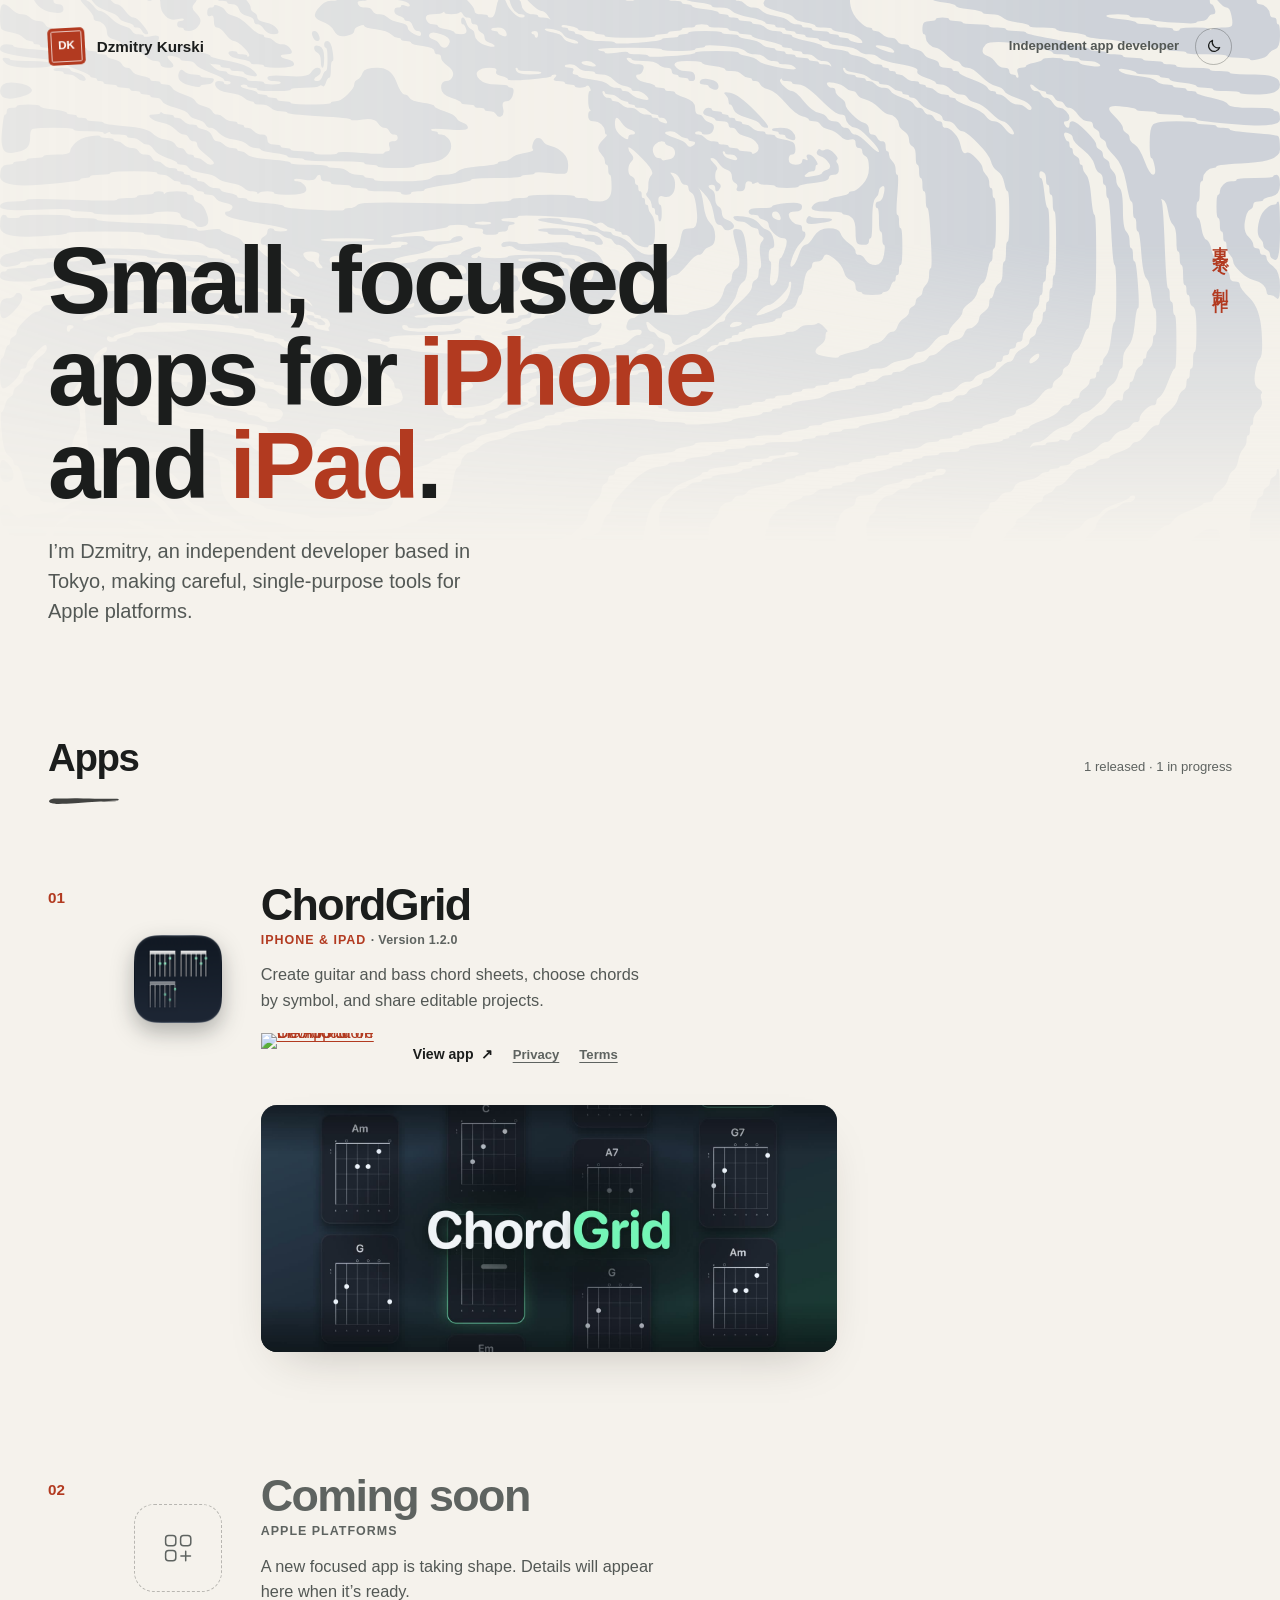
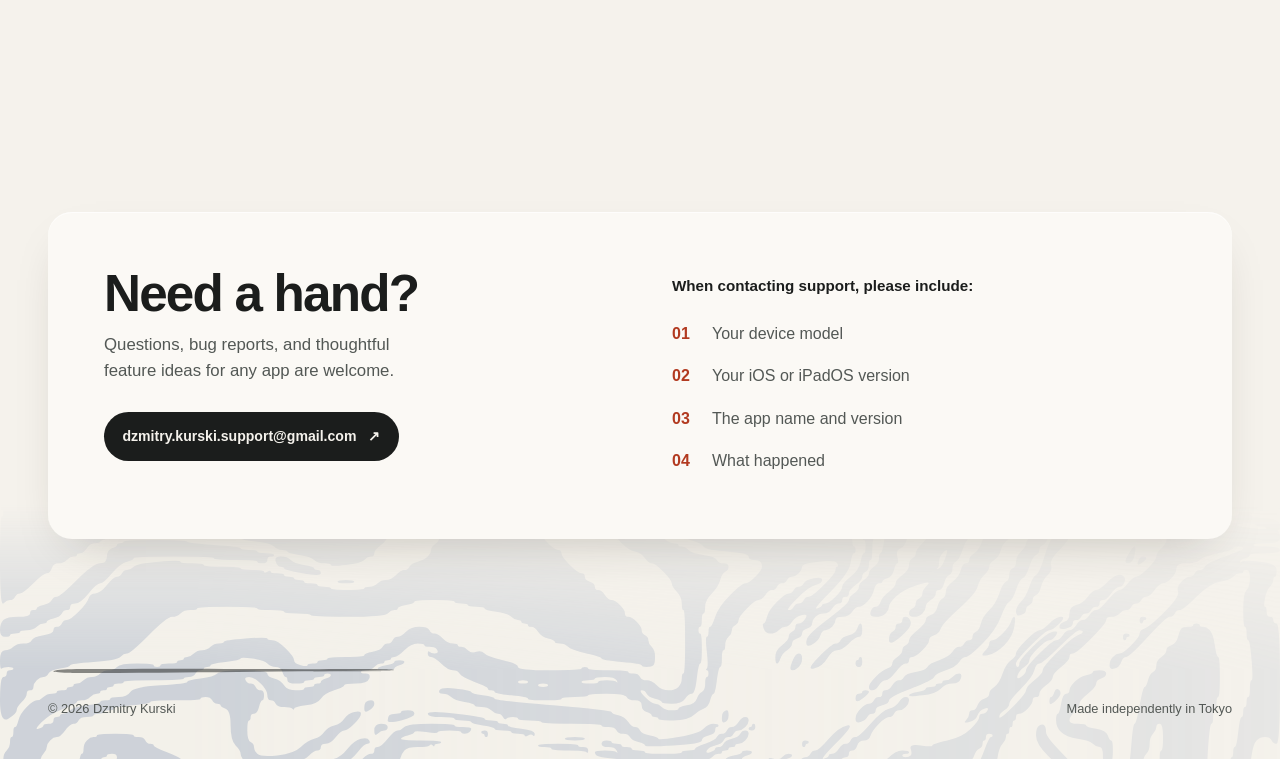
==== commit 59830b51: "feat(site): animate ChordGrid preview and use real app icon" ====
--- a/index.html
+++ b/index.html
@@ -43,7 +43,7 @@
         <ol class="app-index">
           <li class="app-row">
             <span class="app-row-number" aria-hidden="true">01</span>
-            <img class="app-icon" src="assets/ChordGrid/chordgrid-icon.svg" alt="" width="88" height="88" />
+            <img class="app-icon" src="assets/ChordGrid/chordgrid-icon.png" alt="" width="88" height="88" />
             <div class="app-row-copy">
               <h3><a href="chordgrid.html">ChordGrid</a></h3>
               <p class="platform">iPhone &amp; iPad <span>· Version 1.2.0</span></p>
@@ -57,8 +57,10 @@
                 <a class="quiet-link" href="chordgrid/terms.html">Terms</a>
               </div>
             </div>
-            <figure class="app-row-preview">
-              <img src="assets/ChordGrid/chord-library-tiles.jpg" alt="Guitar chord diagrams for G, Em, Dm, and E7 arranged as tiles in ChordGrid" width="900" height="1957" loading="lazy" />
+            <figure class="app-row-preview" style="background-image: url('assets/ChordGrid/header-poster.jpg')">
+              <video autoplay muted loop playsinline preload="metadata" poster="assets/ChordGrid/header-poster.jpg" aria-label="ChordGrid logo surrounded by guitar chord diagrams">
+                <source src="assets/ChordGrid/header-loop.mp4" type="video/mp4" />
+              </video>
             </figure>
           </li>
 
--- a/styles.css
+++ b/styles.css
@@ -288,8 +288,8 @@
 
 .app-row {
   display: grid;
-  grid-template-columns: 3rem 5.5rem minmax(0, 1fr) minmax(12rem, 20rem);
-  gap: clamp(1.25rem, 3vw, 2.5rem);
+  grid-template-columns: 3rem 5.5rem minmax(0, 1fr);
+  gap: 1.75rem clamp(1.25rem, 3vw, 2.5rem);
   align-items: center;
   padding-block: clamp(2.5rem, 5vw, 3.75rem);
 }
@@ -307,7 +307,8 @@
   width: 5.5rem;
   height: 5.5rem;
   border-radius: 1.25rem;
-  box-shadow: 0 .75rem 1.75rem -.75rem rgba(18, 22, 24, .45);
+  /* Follows the icon's own alpha mask instead of the box corners. */
+  filter: drop-shadow(0 .6rem .7rem rgba(18, 22, 24, .3));
 }
 
 .app-icon--placeholder {
@@ -316,7 +317,7 @@
   border: 1px dashed var(--line-strong);
   color: var(--soft);
   background: transparent;
-  box-shadow: none;
+  filter: none;
 }
 
 .app-icon--placeholder svg {
@@ -376,24 +377,26 @@
 
 .app-row-links .quiet-link:hover { color: var(--ink); }
 
+/* Sits under the app copy at the loop's native 1600 × 686 frame. */
 .app-row-preview {
+  grid-column: 3;
+  max-width: 36rem;
   margin: 0;
   overflow: hidden;
-  aspect-ratio: 4 / 3;
+  aspect-ratio: 1600 / 686;
   border-radius: 1rem;
-  background: var(--night);
+  background: var(--night) center / cover no-repeat;
   box-shadow: var(--shadow);
 }
 
-.app-row-preview img {
+.app-row-preview video {
   width: 100%;
   height: 100%;
   object-fit: cover;
-  object-position: center 42%;
   transition: transform 600ms var(--ease);
 }
 
-.app-row:hover .app-row-preview img { transform: scale(1.04); }
+.app-row:hover .app-row-preview video { transform: scale(1.04); }
 
 .app-row--upcoming .app-row-copy h3 { color: var(--soft); }
 .app-row--upcoming .platform { color: var(--soft); }
@@ -752,7 +755,6 @@
   .intro-vertical { display: none; }
   .app-row { grid-template-columns: 2.25rem 4.5rem minmax(0, 1fr); }
   .app-row .app-icon { width: 4.5rem; height: 4.5rem; border-radius: 1rem; }
-  .app-row-preview { grid-column: 3; max-width: 26rem; }
   .support { grid-template-columns: 1fr; }
   .product-hero { grid-template-columns: auto minmax(0, 1fr); align-items: center; }
   .product-hero-actions { grid-column: 1 / -1; }
@@ -772,7 +774,7 @@
   .app-row-number { display: none; }
   .app-row .app-icon { width: 4rem; height: 4rem; border-radius: .9rem; }
   .app-row-copy { grid-column: 1 / -1; }
-  .app-row-preview { grid-column: 1 / -1; max-width: none; aspect-ratio: 16 / 10; }
+  .app-row-preview { grid-column: 1 / -1; max-width: none; }
   .app-row { align-items: start; }
   .app-row .app-icon { grid-row: 1; }
   .app-row-copy { grid-row: 2; }
